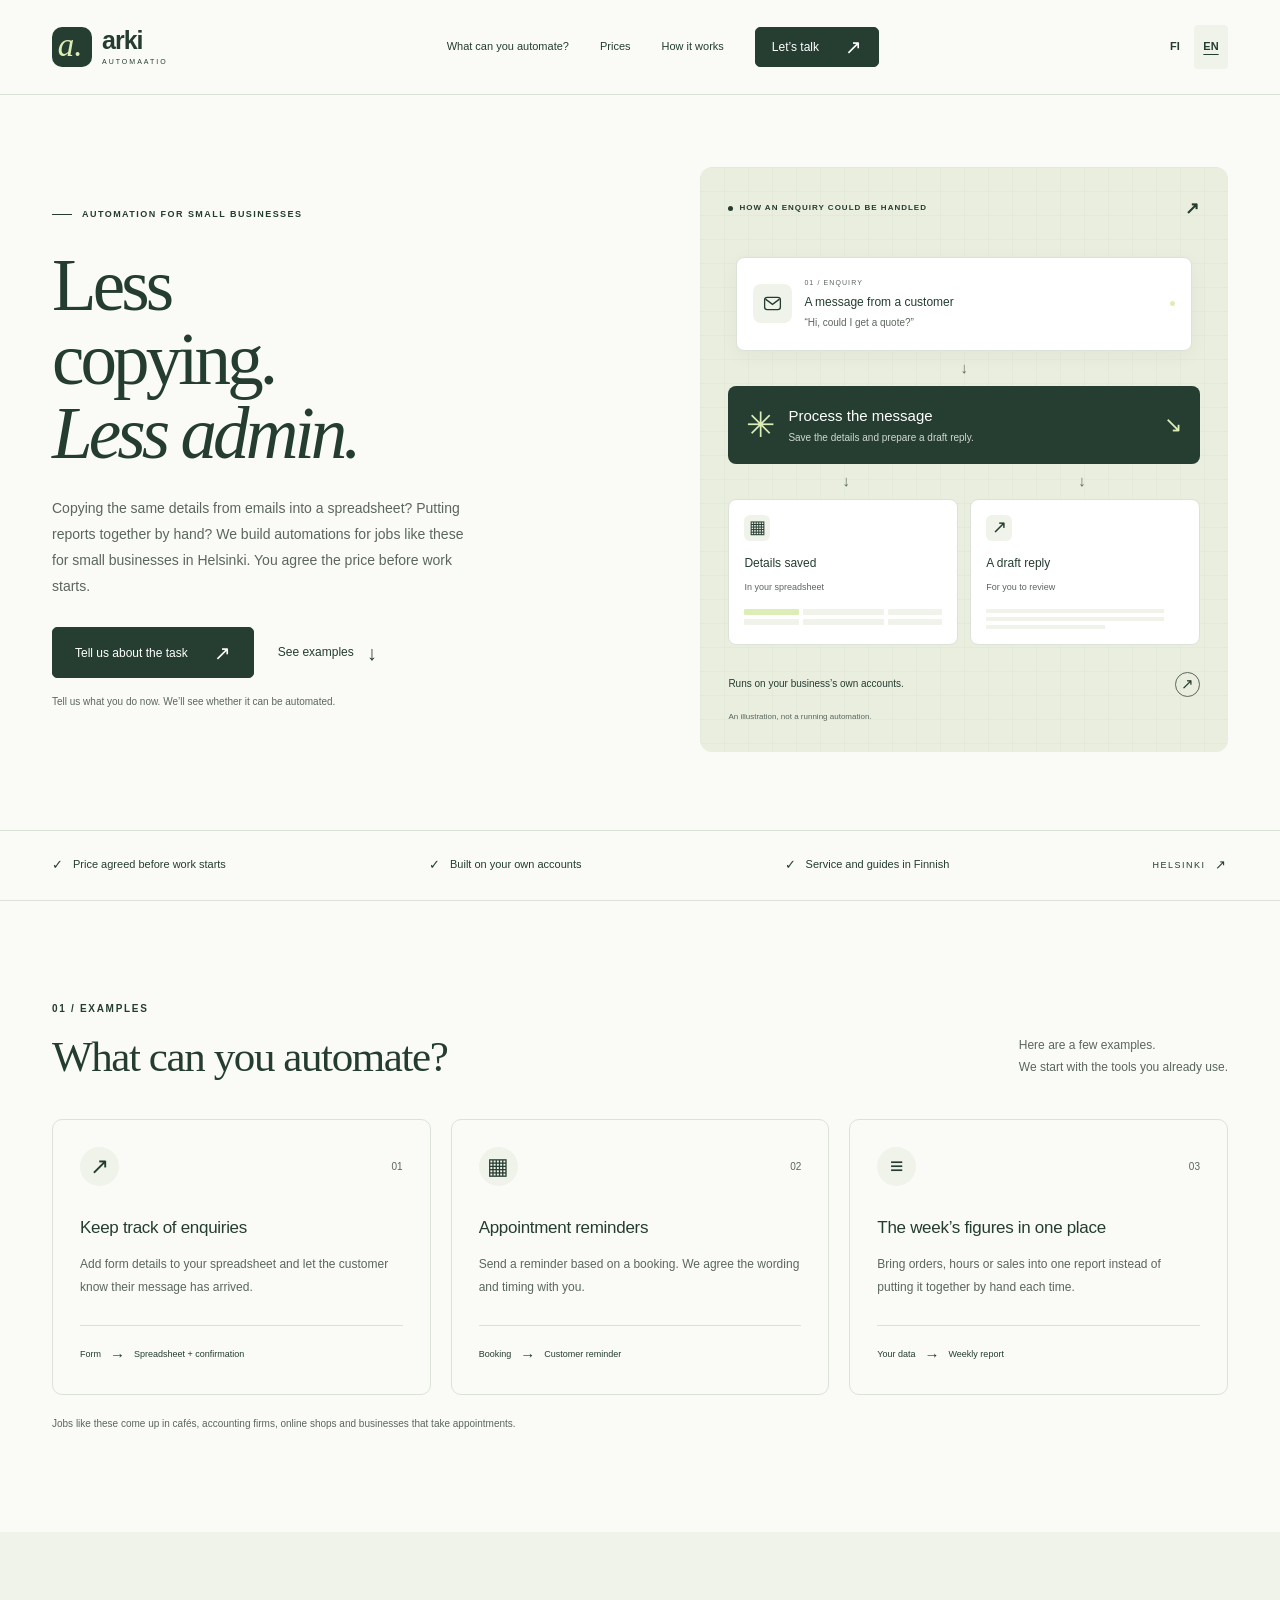
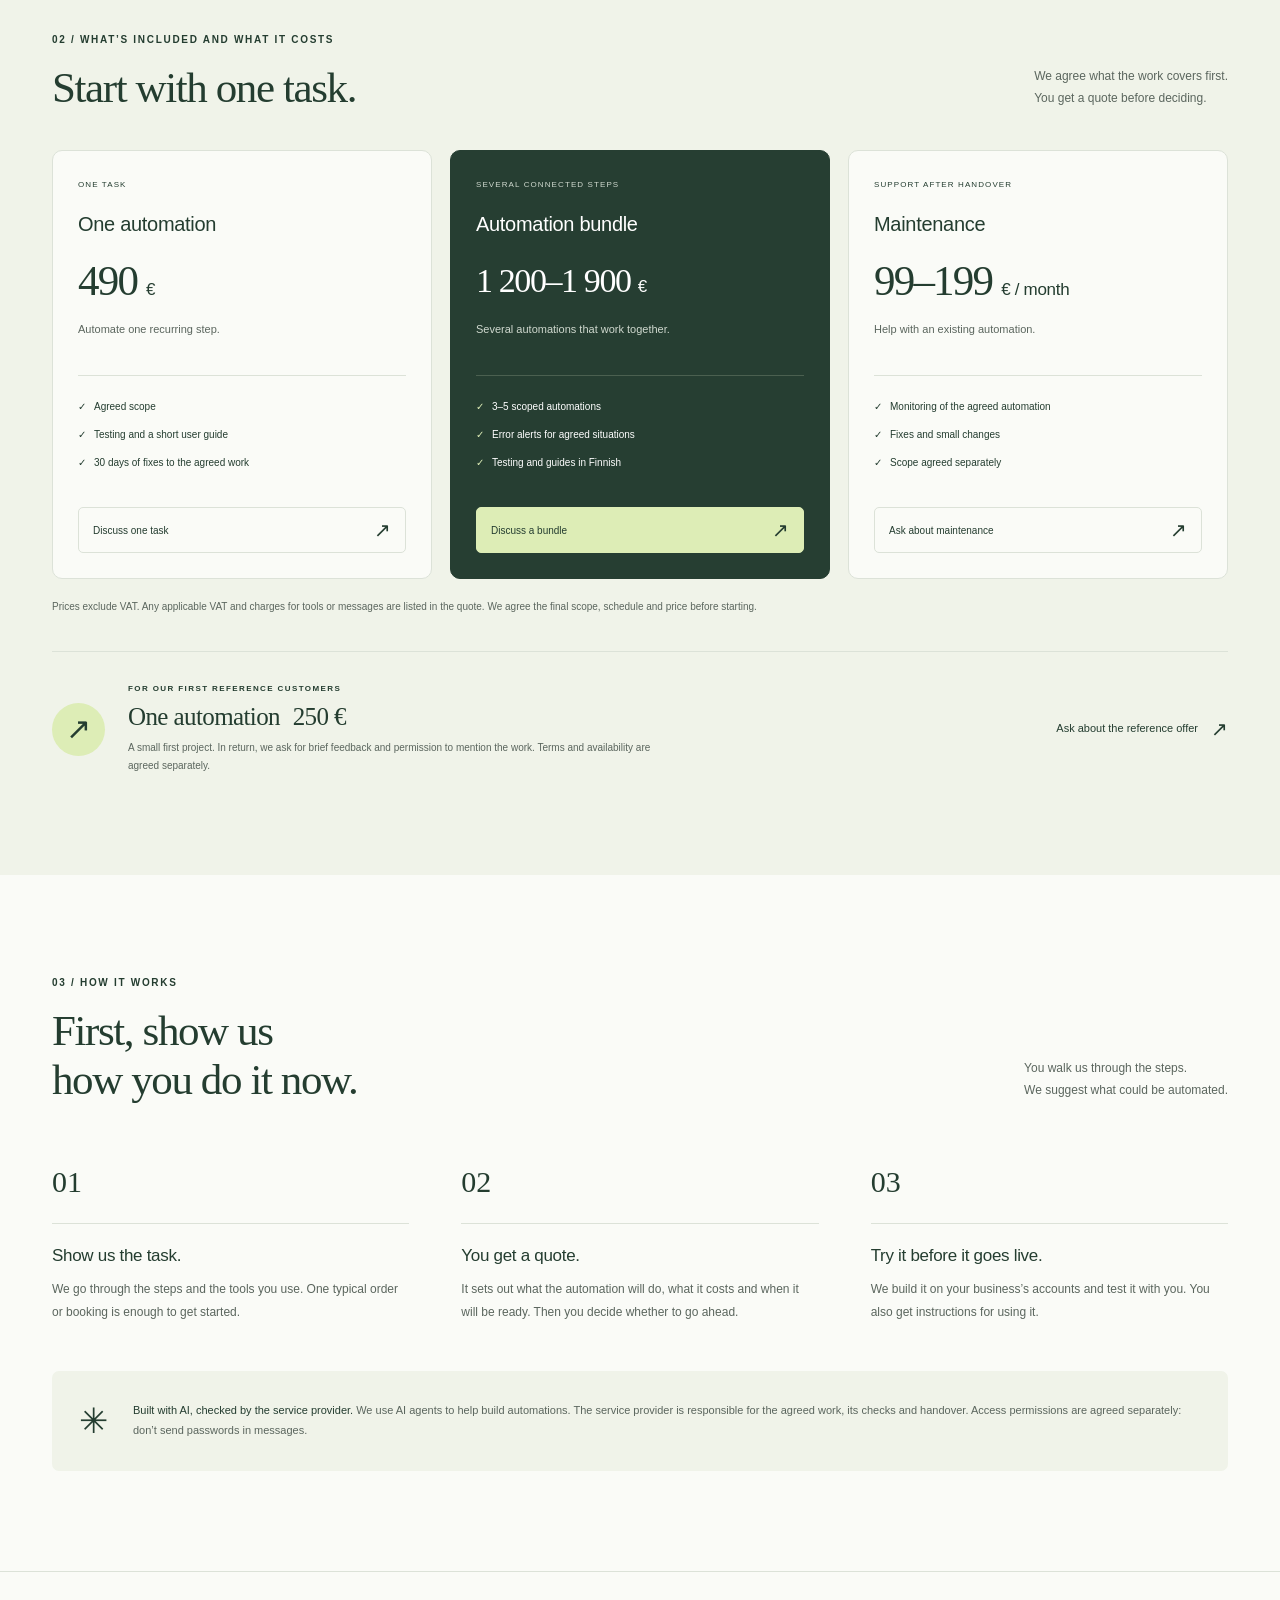
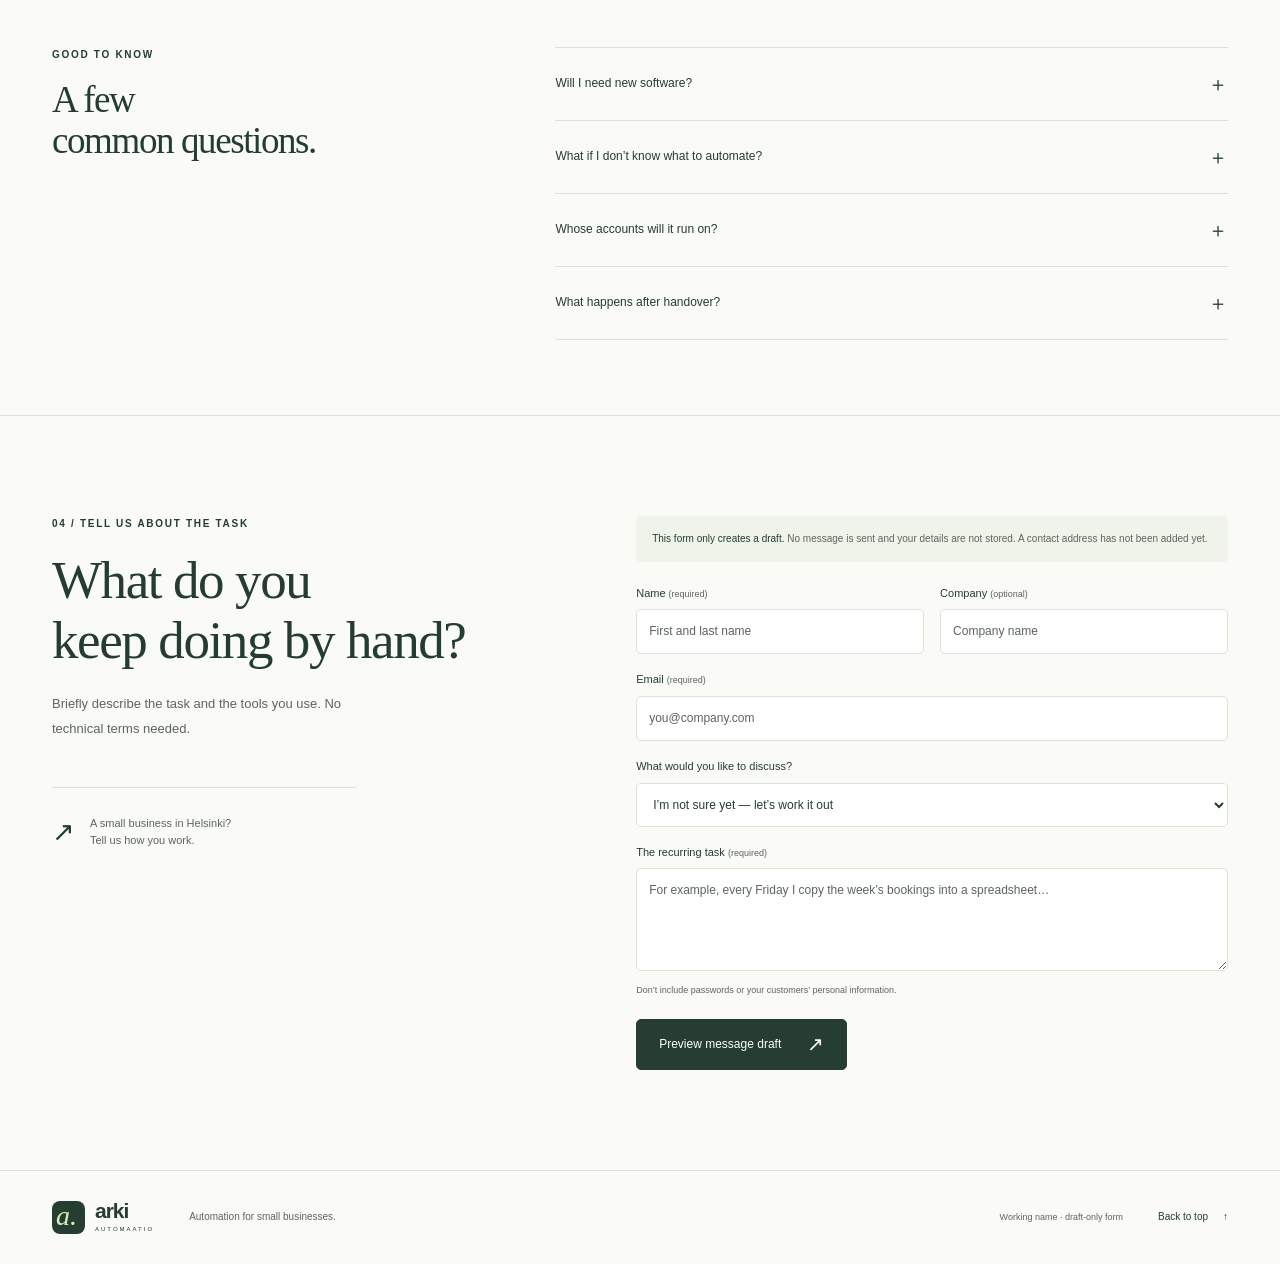
==== en/index.html @ 9eade54f "Add English page and rewrite Finnish automation copy Co-Authored-By: Devin AI <158243242+devin-ai-in" ====
<!doctype html>
<html lang="en">
<head>
  <meta charset="utf-8">
  <meta name="viewport" content="width=device-width, initial-scale=1">
  <meta name="description" content="Fixed-price automations for small businesses in Helsinki. Enquiries, appointment reminders and reports: see examples and prices.">
  <meta name="theme-color" content="#263e32">
  <title>Arki Automaatio — less routine admin.</title>
  <link rel="alternate" hreflang="fi" href="https://ayraslabs.com/">
  <link rel="alternate" hreflang="en" href="https://ayraslabs.com/en/">
  <link rel="icon" href="../favicon.svg" type="image/svg+xml">
  <link rel="stylesheet" href="../styles.css">
  <script src="../app.js" defer></script>
</head>
<body>
  <a class="skip-link" href="#content">Skip to content</a>
  <header class="site-header">
    <div class="container header-inner">
      <a class="brand" href="#top" aria-label="Arki Automaatio, back to top"><span class="brand-mark" aria-hidden="true">a.</span><span>arki<span class="brand-sub">AUTOMAATIO</span></span></a>
      <nav id="navigation" aria-label="Main navigation">
        <a href="#examples">What can you automate?</a>
        <a href="#pricing">Prices</a>
        <a href="#how-it-works">How it works</a>
        <a class="button button-small" href="#contact">Let’s talk <span aria-hidden="true">↗</span></a>
      </nav>
      <div class="header-actions">
        <div class="language-switch" role="group" aria-label="Language"><a href="../" lang="fi" hreflang="fi" aria-label="Suomeksi">FI</a><a href="./" lang="en" hreflang="en" aria-current="page" aria-label="In English">EN</a></div>
        <button class="menu-toggle" type="button" aria-expanded="false" aria-controls="navigation"><span class="menu-label">Menu</span><span aria-hidden="true">＋</span></button>
      </div>
    </div>
  </header>

  <main id="content">
    <section class="hero container" id="top" aria-labelledby="hero-heading">
      <div class="hero-copy">
        <p class="eyebrow"><span class="tiny-line" aria-hidden="true"></span> AUTOMATION FOR SMALL BUSINESSES</p>
        <h1 id="hero-heading">Less<br>copying.<br><em>Less admin.</em></h1>
        <p class="hero-description">Copying the same details from emails into a spreadsheet? Putting reports together by hand? We build automations for jobs like these for small businesses in Helsinki. You agree the price before work starts.</p>
        <div class="hero-actions"><a class="button" href="#contact">Tell us about the task <span aria-hidden="true">↗</span></a><a class="text-link" href="#examples">See examples <span aria-hidden="true">↓</span></a></div>
        <p class="hero-note">Tell us what you do now. We’ll see whether it can be automated.</p>
      </div>
      <div class="hero-art" aria-label="Example: an enquiry is added to a spreadsheet and turned into a draft reply">
        <div class="art-caption"><span class="status-dot" aria-hidden="true"></span> HOW AN ENQUIRY COULD BE HANDLED <span aria-hidden="true">↗</span></div>
        <div class="flow-card card-incoming"><div class="app-icon" aria-hidden="true"><svg viewBox="0 0 24 24"><rect x="3" y="5" width="18" height="14" rx="3"/><path d="m4 7 8 6 8-6"/></svg></div><div><span class="flow-meta">01 / ENQUIRY</span><strong>A message from a customer</strong><small>“Hi, could I get a quote?”</small></div><span class="card-dot" aria-hidden="true"></span></div>
        <div class="flow-connector" aria-hidden="true"><span>↓</span></div>
        <div class="automation-hub"><span class="hub-icon" aria-hidden="true">✳</span><div><strong>Process the message</strong><span>Save the details and prepare a draft reply.</span></div><span class="hub-end" aria-hidden="true">↘</span></div>
        <div class="branch-line" aria-hidden="true"><span>↓</span><span>↓</span></div>
        <div class="flow-results">
          <div class="result-card"><span class="result-icon" aria-hidden="true">▦</span><strong>Details saved</strong><span>In your spreadsheet</span><div class="mini-table" aria-hidden="true"><i></i><i></i><i></i><i></i><i></i><i></i></div></div>
          <div class="result-card"><span class="result-icon" aria-hidden="true">↗</span><strong>A draft reply</strong><span>For you to review</span><div class="mini-lines" aria-hidden="true"><i></i><i></i><i></i></div></div>
        </div>
        <div class="art-footer"><span>Runs on your business’s own accounts.</span><span class="round-arrow" aria-hidden="true">↗</span></div>
        <p class="illustration-note">An illustration, not a running automation.</p>
      </div>
    </section>

    <div class="principles"><div class="container principles-inner"><span><span aria-hidden="true">✓</span> Price agreed before work starts</span><span><span aria-hidden="true">✓</span> Built on your own accounts</span><span><span aria-hidden="true">✓</span> Service and guides in Finnish</span><span class="local-label">HELSINKI <span aria-hidden="true">↗</span></span></div></div>

    <section class="section container" id="examples" aria-labelledby="examples-heading">
      <div class="section-heading"><div><p class="eyebrow">01 / EXAMPLES</p><h2 id="examples-heading">What can you automate?</h2></div><p>Here are a few examples.<br>We start with the tools you already use.</p></div>
      <div class="examples-grid">
        <article class="example-card"><div class="example-top"><span class="example-icon" aria-hidden="true">↗</span><span class="example-number">01</span></div><h3>Keep track of enquiries</h3><p>Add form details to your spreadsheet and let the customer know their message has arrived.</p><div class="example-route">Form <span aria-hidden="true">→</span> Spreadsheet + confirmation</div></article>
        <article class="example-card"><div class="example-top"><span class="example-icon" aria-hidden="true">▦</span><span class="example-number">02</span></div><h3>Appointment reminders</h3><p>Send a reminder based on a booking. We agree the wording and timing with you.</p><div class="example-route">Booking <span aria-hidden="true">→</span> Customer reminder</div></article>
        <article class="example-card"><div class="example-top"><span class="example-icon" aria-hidden="true">≡</span><span class="example-number">03</span></div><h3>The week’s figures in one place</h3><p>Bring orders, hours or sales into one report instead of putting it together by hand each time.</p><div class="example-route">Your data <span aria-hidden="true">→</span> Weekly report</div></article>
      </div>
      <p class="section-footnote">Jobs like these come up in cafés, accounting firms, online shops and businesses that take appointments.</p>
    </section>

    <section class="pricing-section" id="pricing" aria-labelledby="pricing-heading"><div class="container section">
      <div class="section-heading"><div><p class="eyebrow">02 / WHAT’S INCLUDED AND WHAT IT COSTS</p><h2 id="pricing-heading">Start with one task.</h2></div><p>We agree what the work covers first.<br>You get a quote before deciding.</p></div>
      <div class="pricing-grid">
        <article class="price-card"><p class="package-label">ONE TASK</p><h3>One automation</h3><p class="price">490 <span>€</span></p><p class="price-description">Automate one recurring step.</p><ul><li>Agreed scope</li><li>Testing and a short user guide</li><li>30 days of fixes to the agreed work</li></ul><a class="button button-outline" href="#contact" data-package="One automation · 490 €">Discuss one task <span aria-hidden="true">↗</span></a></article>
        <article class="price-card featured"><p class="package-label">SEVERAL CONNECTED STEPS</p><h3>Automation bundle</h3><p class="price price-range">1 200–1 900 <span>€</span></p><p class="price-description">Several automations that work together.</p><ul><li>3–5 scoped automations</li><li>Error alerts for agreed situations</li><li>Testing and guides in Finnish</li></ul><a class="button button-lime" href="#contact" data-package="Automation bundle · 1 200–1 900 €">Discuss a bundle <span aria-hidden="true">↗</span></a></article>
        <article class="price-card"><p class="package-label">SUPPORT AFTER HANDOVER</p><h3>Maintenance</h3><p class="price">99–199 <span>€ / month</span></p><p class="price-description">Help with an existing automation.</p><ul><li>Monitoring of the agreed automation</li><li>Fixes and small changes</li><li>Scope agreed separately</li></ul><a class="button button-outline" href="#contact" data-package="Maintenance · 99–199 €/month">Ask about maintenance <span aria-hidden="true">↗</span></a></article>
      </div>
      <p class="pricing-note">Prices exclude VAT. Any applicable VAT and charges for tools or messages are listed in the quote. We agree the final scope, schedule and price before starting.</p>
      <aside class="reference-offer"><div class="reference-symbol" aria-hidden="true">↗</div><div><p class="eyebrow">FOR OUR FIRST REFERENCE CUSTOMERS</p><h3>One automation <span>250 €</span></h3><p>A small first project. In return, we ask for brief feedback and permission to mention the work. Terms and availability are agreed separately.</p></div><a class="text-link" href="#contact" data-package="Reference project · 250 €">Ask about the reference offer <span aria-hidden="true">↗</span></a></aside>
    </div></section>

    <section class="section container process-section" id="how-it-works" aria-labelledby="process-heading">
      <div class="section-heading"><div><p class="eyebrow">03 / HOW IT WORKS</p><h2 id="process-heading">First, show us<br>how you do it now.</h2></div><p>You walk us through the steps.<br>We suggest what could be automated.</p></div>
      <ol class="steps"><li><span class="step-number">01</span><h3>Show us the task.</h3><p>We go through the steps and the tools you use. One typical order or booking is enough to get started.</p></li><li><span class="step-number">02</span><h3>You get a quote.</h3><p>It sets out what the automation will do, what it costs and when it will be ready. Then you decide whether to go ahead.</p></li><li><span class="step-number">03</span><h3>Try it before it goes live.</h3><p>We build it on your business’s accounts and test it with you. You also get instructions for using it.</p></li></ol>
      <div class="honesty-note"><span aria-hidden="true">✳</span><p><strong>Built with AI, checked by the service provider.</strong> We use AI agents to help build automations. The service provider is responsible for the agreed work, its checks and handover. Access permissions are agreed separately: don’t send passwords in messages.</p></div>
    </section>

    <section class="faq-section"><div class="container faq-layout"><div><p class="eyebrow">GOOD TO KNOW</p><h2>A few<br>common questions.</h2></div><div class="faq-list">
      <details><summary>Will I need new software?<span aria-hidden="true">＋</span></summary><p>Not necessarily. We first look at what you use now and whether those tools can connect. If a paid service is needed, we agree its costs and account ownership before starting.</p></details>
      <details><summary>What if I don’t know what to automate?<span aria-hidden="true">＋</span></summary><p>Tell us about a task where you move information between tools or do the same steps repeatedly. We’ll work out together whether automation makes sense.</p></details>
      <details><summary>Whose accounts will it run on?<span aria-hidden="true">＋</span></summary><p>Normally, your business’s own accounts. We agree access permissions, handling of personal data and any third-party services before work starts.</p></details>
      <details><summary>What happens after handover?<span aria-hidden="true">＋</span></summary><p>You get instructions. The single-automation package includes 30 days of fixes to the agreed work. Ongoing monitoring, maintenance and new features are agreed separately.</p></details>
    </div></div></section>

    <section class="section container contact-section" id="contact" aria-labelledby="contact-heading"><div class="contact-copy"><p class="eyebrow">04 / TELL US ABOUT THE TASK</p><h2 id="contact-heading">What do you<br>keep doing by hand?</h2><p>Briefly describe the task and the tools you use. No technical terms needed.</p><div class="contact-aside"><span aria-hidden="true">↗</span><p>A small business in Helsinki?<br>Tell us how you work.</p></div></div>
      <form id="contact-form" class="contact-form">
        <p class="preview-notice"><strong>This form only creates a draft.</strong> No message is sent and your details are not stored. A contact address has not been added yet.</p>
        <fieldset id="contact-fields" disabled>
          <div class="form-row">
            <div class="field"><label for="name">Name <span>(required)</span></label><input id="name" name="name" autocomplete="name" maxlength="120" required placeholder="First and last name"></div>
            <div class="field"><label for="company">Company <span>(optional)</span></label><input id="company" name="company" autocomplete="organization" maxlength="160" placeholder="Company name"></div>
          </div>
          <div class="field"><label for="email">Email <span>(required)</span></label><input id="email" name="email" type="email" autocomplete="email" maxlength="200" required placeholder="you@company.com"></div>
          <div class="field"><label for="package">What would you like to discuss?</label><select id="package" name="package"><option>I’m not sure yet — let’s work it out</option><option>One automation · 490 €</option><option>Automation bundle · 1 200–1 900 €</option><option>Maintenance · 99–199 €/month</option><option>Reference project · 250 €</option></select></div>
          <div class="field"><label for="message">The recurring task <span>(required)</span></label><textarea id="message" name="message" rows="4" maxlength="4000" required placeholder="For example, every Friday I copy the week’s bookings into a spreadsheet…"></textarea></div>
          <p class="form-help">Don’t include passwords or your customers’ personal information.</p>
          <button class="button" type="submit">Preview message draft <span aria-hidden="true">↗</span></button>
        </fieldset>
        <noscript><p>JavaScript is needed to preview a draft. This form does not send messages.</p></noscript>
      </form>
    </section>
  </main>

  <footer><div class="container footer-inner"><a class="brand" href="#top"><span class="brand-mark" aria-hidden="true">a.</span><span>arki<span class="brand-sub">AUTOMAATIO</span></span></a><p>Automation for small businesses.</p><span class="draft-label">Working name · draft-only form</span><a href="#top" class="back-top">Back to top <span aria-hidden="true">↑</span></a></div></footer>

  <dialog id="draft-dialog" aria-labelledby="draft-title" aria-describedby="draft-info"><div class="dialog-heading"><p class="eyebrow">MESSAGE DRAFT</p><button type="button" class="close-dialog" aria-label="Close message draft">×</button></div><h2 id="draft-title">Here’s your draft.</h2><p id="draft-info">No message was sent. A contact address has not been added yet. You can copy the draft for yourself.</p><label class="draft-label-text" for="draft-output">Message content</label><textarea id="draft-output" readonly rows="12"></textarea><div class="dialog-actions"><button class="button" id="copy-draft" type="button">Copy draft <span aria-hidden="true">↗</span></button><button class="text-link close-dialog" type="button">Back to editing</button></div><p id="copy-status" role="status" aria-live="polite"></p></dialog>
</body>
</html>
---- styles.css ----
@charset "UTF-8";

:root {
  --bg: #fafbf7;
  --surface: #ffffff;
  --text: #243d30;
  --text-muted: #5b665e;
  --border: #dce2d8;
  --accent: #ddedb6;
  --accent-fg: #243d30;
  --primary-action: #263e32;
  --primary-action-fg: #ffffff;
  --soft: #f0f3e9;
  --art-bg: #e9eedf;
  --art-line: #d7dfcd;
  --on-dark-muted: #d0d9cf;
  --dark-border: #4b6050;
  --focus: #8c4c16;
  --backdrop: #14271ccc;
  --shadow: #243d300b;
  --radius: 10px;
  --font: "Helvetica Neue", Arial, sans-serif;
  --display: Georgia, "Times New Roman", serif;
}

* { box-sizing: border-box; }
html { scroll-behavior: smooth; scroll-padding-top: 100px; }
body { margin: 0; background: var(--bg); color: var(--text); font-family: var(--font); font-size: 15px; line-height: 1.6; -webkit-font-smoothing: antialiased; }
button, input, textarea, select { font: inherit; }
button, a, input, select, textarea, summary { -webkit-tap-highlight-color: transparent; }
button, a { touch-action: manipulation; }
a { color: inherit; text-decoration: none; }
button { cursor: pointer; }
button, input, textarea, select { color: inherit; }
button { border: 0; }
input, textarea, select { min-width: 0; }
textarea { resize: vertical; }
svg { display: block; width: 100%; height: 100%; fill: none; stroke: currentColor; stroke-width: 1.5; }
p, h1, h2, h3 { margin: 0; }
h1, h2, h3 { font-weight: 400; }
::selection { background: var(--accent); color: var(--accent-fg); }
:focus-visible { outline: 3px solid var(--focus); outline-offset: 5px; }
.container { width: min(1240px, calc(100% - 104px)); margin-inline: auto; }
.section { padding-block: 100px; }
.eyebrow { font-size: 10px; letter-spacing: 1.7px; font-weight: 600; line-height: 1.5; }
.button { display: inline-flex; justify-content: space-between; align-items: center; gap: 26px; min-height: 51px; padding: 13px 22px; background: var(--primary-action); color: var(--primary-action-fg); border: 1px solid var(--primary-action); border-radius: 5px; font-size: 12px; font-weight: 500; line-height: 1.5; transition: transform 150ms, background 150ms; }
.button:hover { transform: translateY(-2px); }
.button > span { font-size: 20px; line-height: 1; }
.button-small { min-height: 40px; padding: 9px 16px; }
.button-outline { background: transparent; color: var(--text); border-color: var(--border); }
.button-outline:hover { background: var(--soft); }
.button-lime { background: var(--accent); border-color: var(--accent); color: var(--accent-fg); }
.text-link { display: inline-flex; gap: 13px; align-items: center; background: none; padding: 0; font-size: 12px; font-weight: 500; }
.text-link:hover { text-decoration: underline; text-underline-offset: 4px; }
.text-link > span { font-size: 20px; }
.skip-link { position: fixed; z-index: 10; top: -100px; left: 15px; padding: 10px; background: var(--primary-action); color: var(--primary-action-fg); }
.skip-link:focus { top: 10px; }

.site-header { border-bottom: 1px solid var(--border); background: var(--bg); }
.header-inner { min-height: 94px; display: flex; align-items: center; justify-content: space-between; gap: 30px; }
.brand { display: inline-flex; align-items: center; gap: 10px; flex-shrink: 0; }
.brand-mark { display: flex; align-items: center; justify-content: center; width: 40px; height: 40px; background: var(--primary-action); color: var(--accent); border-radius: 10px; font-family: var(--display); font-style: italic; font-size: 33px; padding-right: 4px; padding-bottom: 3px; line-height: 1; }
.brand > span:last-child { font-size: 25px; font-weight: 600; letter-spacing: -1px; line-height: .95; }
.brand-sub { display: block; margin-top: 6px; font-size: 7px; letter-spacing: 2px; font-weight: 500; }
nav { display: flex; align-items: center; gap: 31px; font-size: 11px; }
nav a:not(.button):hover { text-decoration: underline; text-underline-offset: 5px; }
.menu-toggle { display: none; }
.header-actions { display: flex; align-items: center; gap: 12px; flex-shrink: 0; }
.language-switch { display: flex; align-items: center; gap: 2px; font-size: 11px; font-weight: 600; }
.language-switch a { display: inline-flex; align-items: center; justify-content: center; min-height: 44px; min-width: 34px; border-radius: 4px; }
.language-switch a[aria-current] { background: var(--soft); text-decoration: underline; text-underline-offset: 4px; }
.language-switch a:hover { background: var(--accent); }

.hero { display: grid; grid-template-columns: 1.1fr 1fr; gap: 68px; padding-block: 72px 78px; align-items: center; }
.hero .eyebrow { display: flex; align-items: center; gap: 10px; font-size: 9px; letter-spacing: 1.45px; }
.tiny-line { width: 20px; height: 1px; background: var(--text); }
h1 { font-family: var(--display); font-size: clamp(48px, 5.7vw, 78px); line-height: 1.02; letter-spacing: -3.9px; margin-block: 27px 24px; }
h1 em { font-weight: 400; white-space: nowrap; }
.hero-description { max-width: 425px; color: var(--text-muted); font-size: 14px; line-height: 1.85; }
.hero-actions { margin-top: 28px; display: flex; align-items: center; gap: 24px; }
.hero-note { font-size: 10px; color: var(--text-muted); margin-top: 16px; }
.hero-art { position: relative; padding: 28px; border-radius: 12px; background: var(--art-bg); min-width: 0; overflow: hidden; background-image: url("data:image/svg+xml,%3Csvg xmlns='http://www.w3.org/2000/svg' width='24' height='24'%3E%3Cpath d='M24 0H0V24' fill='none' stroke='%23d7dfcd' stroke-width='.6'/%3E%3C/svg%3E"); }
.art-caption { display: flex; align-items: center; gap: 6px; font-size: 8px; font-weight: 600; letter-spacing: 1px; margin-bottom: 35px; }
.art-caption > span:last-child { margin-left: auto; font-size: 17px; }
.status-dot { width: 5px; height: 5px; border-radius: 50%; background: var(--text); }
.flow-card { display: flex; align-items: center; background: var(--surface); padding: 19px 16px; border: 1px solid var(--border); box-shadow: 0 5px 20px var(--shadow); border-radius: 8px; gap: 12px; }
.card-incoming { margin-inline: 8px; }
.app-icon { display: flex; width: 39px; height: 39px; padding: 9px; background: var(--soft); color: var(--text); border-radius: 8px; flex-shrink: 0; }
.flow-meta { display: block; font-size: 7px; letter-spacing: 1.1px; color: var(--text-muted); margin-bottom: 5px; }
.flow-card strong { display: block; font-size: 12px; font-weight: 500; }
.flow-card small { display: block; font-size: 10px; color: var(--text-muted); margin-top: 2px; }
.card-dot { width: 5px; height: 5px; background: var(--accent); border-radius: 50%; margin-left: auto; }
.flow-connector { text-align: center; height: 35px; display: flex; align-items: center; justify-content: center; color: var(--text-muted); }
.automation-hub { padding: 18px; background: var(--primary-action); color: var(--primary-action-fg); border-radius: 8px; display: flex; gap: 13px; align-items: center; }
.hub-icon { font-size: 35px; color: var(--accent); line-height: 1; }
.automation-hub strong { display: block; font-size: 15px; font-weight: 500; }
.automation-hub div > span { display: block; color: var(--on-dark-muted); font-size: 10px; margin-top: 2px; }
.hub-end { margin-left: auto; color: var(--accent); font-size: 22px; }
.branch-line { display: flex; height: 35px; justify-content: space-around; align-items: center; color: var(--text-muted); }
.flow-results { display: grid; grid-template-columns: 1fr 1fr; gap: 12px; }
.result-card { background: var(--surface); border: 1px solid var(--border); border-radius: 8px; padding: 15px; }
.result-icon { width: 26px; height: 26px; border-radius: 6px; background: var(--soft); display: flex; align-items: center; justify-content: center; margin-bottom: 13px; font-size: 18px; }
.result-card strong { display: block; font-size: 12px; font-weight: 500; }
.result-card > span:not(.result-icon) { font-size: 9px; color: var(--text-muted); }
.mini-table { display: grid; grid-template-columns: 1fr 1.5fr 1fr; gap: 4px; margin-top: 12px; }
.mini-table i { height: 6px; background: var(--soft); border-radius: 1px; }
.mini-table i:first-child { background: var(--accent); }
.mini-lines { display: flex; flex-direction: column; gap: 4px; margin-top: 12px; }
.mini-lines i { width: 90%; height: 4px; background: var(--soft); }
.mini-lines i:last-child { width: 60%; }
.art-footer { display: flex; align-items: center; justify-content: space-between; margin-top: 27px; font-size: 10px; }
.round-arrow { width: 25px; height: 25px; border: 1px solid var(--text-muted); border-radius: 50%; display: flex; justify-content: center; align-items: center; font-size: 15px; }
.illustration-note { margin-top: 14px; font-size: 8px; color: var(--text-muted); }
.principles { border-block: 1px solid var(--border); }
.principles-inner { display: flex; min-height: 69px; align-items: center; justify-content: space-between; gap: 18px; font-size: 11px; }
.principles-inner > span { display: flex; align-items: center; gap: 10px; }
.principles-inner > span > span { font-size: 13px; }
.local-label { font-size: 9px; letter-spacing: 1.5px; }

.section-heading { display: flex; justify-content: space-between; align-items: flex-end; gap: 35px; margin-bottom: 38px; }
h2 { font-family: var(--display); font-size: 43px; line-height: 1.13; letter-spacing: -1.4px; }
.section-heading h2, .faq-layout h2 { margin-top: 17px; }
.section-heading > p { color: var(--text-muted); font-size: 12px; line-height: 1.8; margin-bottom: 3px; }
.examples-grid { display: grid; grid-template-columns: repeat(3, 1fr); gap: 20px; }
.example-card { border: 1px solid var(--border); border-radius: var(--radius); padding: 27px; }
.example-top { display: flex; justify-content: space-between; align-items: center; margin-bottom: 30px; }
.example-icon { width: 39px; height: 39px; border-radius: 50%; display: flex; justify-content: center; align-items: center; background: var(--soft); font-size: 23px; }
.example-number { color: var(--text-muted); font-size: 10px; }
h3 { font-size: 17px; font-weight: 500; line-height: 1.4; letter-spacing: -.3px; }
.example-card p { margin-top: 13px; font-size: 12px; color: var(--text-muted); line-height: 1.9; }
.example-route { margin-top: 26px; padding-top: 17px; border-top: 1px solid var(--border); font-size: 9px; display: flex; gap: 9px; align-items: center; }
.example-route span { font-size: 15px; }
.section-footnote { margin-top: 21px; color: var(--text-muted); font-size: 10px; }

.pricing-section { background: var(--soft); }
.pricing-grid { display: grid; grid-template-columns: repeat(3, 1fr); gap: 18px; }
.price-card { background: var(--bg); padding: 28px 25px 25px; border: 1px solid var(--border); border-radius: var(--radius); display: flex; flex-direction: column; }
.package-label { font-size: 8px; letter-spacing: 1.1px; margin-bottom: 18px; }
.price-card h3 { font-size: 20px; }
.price { margin-top: 15px; font-family: var(--display); font-size: 43px; letter-spacing: -1.8px; white-space: nowrap; line-height: 1.3; }
.price > span { font-family: var(--font); font-size: 17px; letter-spacing: -.3px; }
.price-range { font-size: 34px; margin-top: 21px; margin-bottom: 6px; letter-spacing: -1.4px; }
.price-description { font-size: 11px; color: var(--text-muted); min-height: 36px; margin-top: 12px; }
.price-card ul { list-style: none; padding: 23px 0 24px; margin: 18px 0 0; border-top: 1px solid var(--border); font-size: 10px; }
.price-card li { display: flex; gap: 8px; margin-bottom: 12px; }
.price-card li::before { content: "✓"; }
.price-card .button { width: 100%; margin-top: auto; min-height: 44px; padding: 12px 14px; font-size: 10px; gap: 8px; }
.featured { background: var(--primary-action); color: var(--primary-action-fg); border-color: var(--primary-action); }
.featured .package-label, .featured .price-description { color: var(--on-dark-muted); }
.featured ul { border-color: var(--dark-border); }
.featured li::before { color: var(--accent); }
.pricing-note { color: var(--text-muted); font-size: 10px; margin-top: 19px; max-width: 770px; line-height: 1.8; }
.reference-offer { display: grid; grid-template-columns: auto 1fr auto; align-items: center; gap: 23px; border-top: 1px solid var(--border); margin-top: 35px; padding-top: 31px; }
.reference-symbol { font-size: 30px; display: flex; align-items: center; justify-content: center; width: 53px; height: 53px; border-radius: 50%; background: var(--accent); }
.reference-offer .eyebrow { font-size: 8px; letter-spacing: 1.4px; }
.reference-offer h3 { font-family: var(--display); font-size: 25px; margin-top: 4px; letter-spacing: -.6px; }
.reference-offer h3 span { margin-left: 7px; }
.reference-offer p:not(.eyebrow) { max-width: 530px; font-size: 10px; color: var(--text-muted); line-height: 1.8; margin-top: 5px; }
.reference-offer > a { white-space: nowrap; font-size: 11px; }

.steps { display: grid; grid-template-columns: repeat(3, 1fr); gap: 52px; list-style: none; padding: 0; margin: 54px 0 0; }
.step-number { display: block; font-family: var(--display); font-size: 30px; border-bottom: 1px solid var(--border); padding-bottom: 17px; margin-bottom: 20px; }
.steps p { font-size: 12px; color: var(--text-muted); line-height: 1.9; margin-top: 10px; }
.honesty-note { background: var(--soft); display: flex; align-items: center; gap: 25px; padding: 22px 27px; margin-top: 47px; border-radius: 7px; }
.honesty-note > span { font-size: 35px; }
.honesty-note p { font-size: 11px; color: var(--text-muted); line-height: 1.8; }
.honesty-note strong { color: var(--text); font-weight: 500; }
.faq-section { padding-block: 75px; border-block: 1px solid var(--border); }
.faq-layout { display: grid; grid-template-columns: 1fr 1.5fr; gap: 55px; }
.faq-layout h2 { font-size: 37px; }
details { border-bottom: 1px solid var(--border); }
details:first-child { border-top: 1px solid var(--border); }
summary { padding-block: 20px; cursor: pointer; list-style: none; display: flex; align-items: center; justify-content: space-between; font-size: 12px; gap: 20px; }
summary::-webkit-details-marker { display: none; }
summary > span { font-size: 20px; transition: transform 150ms; }
details[open] summary > span { transform: rotate(45deg); }
details > p { color: var(--text-muted); font-size: 12px; padding: 0 30px 22px 0; line-height: 1.9; }

.contact-section { display: grid; grid-template-columns: .9fr 1.1fr; gap: 100px; }
.contact-copy h2 { font-size: 53px; margin-top: 20px; }
.contact-copy > p:not(.eyebrow) { max-width: 305px; font-size: 13px; margin-top: 22px; color: var(--text-muted); line-height: 1.9; }
.contact-aside { display: flex; align-items: center; gap: 15px; margin-top: 45px; padding-top: 23px; border-top: 1px solid var(--border); max-width: 305px; font-size: 11px; color: var(--text-muted); }
.contact-aside > span { color: var(--text); font-size: 27px; }
.contact-form { min-width: 0; }
.contact-form fieldset { border: 0; padding: 0; margin: 0; min-width: 0; }
.preview-notice { background: var(--soft); border-radius: 5px; padding: 14px 16px; color: var(--text-muted); font-size: 10px; line-height: 1.8; margin-bottom: 23px; }
.preview-notice strong { font-weight: 500; color: var(--text); }
.form-row { display: grid; grid-template-columns: 1fr 1fr; gap: 16px; }
.field { margin-bottom: 17px; }
label { display: block; font-size: 11px; margin-bottom: 7px; }
label > span { color: var(--text-muted); font-size: 9px; }
input, select, textarea { display: block; background: var(--surface); width: 100%; border: 1px solid var(--border); border-radius: 5px; font-size: 12px; padding: 12px; }
input, select { min-height: 44px; }
input::placeholder, textarea::placeholder { color: var(--text-muted); opacity: 1; }
.form-help { font-size: 9px; color: var(--text-muted); margin-top: -5px; margin-bottom: 21px; }
.contact-form > .button { width: 100%; }
footer { border-top: 1px solid var(--border); padding-block: 30px; }
.footer-inner { display: flex; align-items: center; gap: 35px; justify-content: space-between; }
.footer-inner .brand-mark { width: 33px; height: 33px; font-size: 28px; border-radius: 8px; }
.footer-inner .brand > span:last-child { font-size: 21px; }
.footer-inner .brand-sub { font-size: 6px; }
.footer-inner p { font-size: 10px; color: var(--text-muted); }
.draft-label { font-size: 9px; color: var(--text-muted); margin-left: auto; }
.back-top { font-size: 10px; display: flex; gap: 15px; }

dialog { width: min(620px, calc(100% - 32px)); max-height: calc(100dvh - 40px); background: var(--bg); color: var(--text); border: 1px solid var(--border); border-radius: var(--radius); padding: 30px; }
dialog::backdrop { background: var(--backdrop); }
.dialog-heading { display: flex; align-items: center; justify-content: space-between; margin-bottom: 20px; }
.close-dialog { background: none; color: var(--text); }
.dialog-heading .close-dialog { width: 40px; height: 40px; font-size: 26px; }
dialog h2 { font-size: 31px; }
dialog > p { font-size: 12px; color: var(--text-muted); margin-top: 16px; }
.draft-label-text { margin-top: 24px; }
#draft-output { font-size: 12px; line-height: 1.8; }
.dialog-actions { display: flex; align-items: center; gap: 20px; margin-top: 22px; flex-wrap: wrap; }
#copy-status { min-height: 20px; }

@media (min-width: 1500px) {
  .hero { gap: 95px; padding-block: 85px; }
}
@media (max-width: 1100px) {
  .container { width: calc(100% - 64px); }
  nav { gap: 22px; }
  .hero { gap: 35px; }
  h1 { font-size: 6.1vw; letter-spacing: -3px; }
  .hero-art { padding: 23px; }
  .hero-actions { gap: 18px; flex-wrap: wrap; }
  .hero-actions .button { font-size: 11px; gap: 15px; padding-inline: 16px; }
  .hero-description { font-size: 13px; }
  .example-card { padding: 22px; }
  .price-card { padding: 25px 20px; }
  .price { font-size: 39px; }
  .price-range { font-size: 29px; margin-top: 22px; margin-bottom: 6px; }
  .price > span { font-size: 14px; }
  .price-card li { font-size: 9px; }
  .contact-section { gap: 60px; }
}
@media (max-width: 850px) {
  .header-inner { min-height: 80px; position: relative; }
  .header-actions { gap: 8px; }
  .menu-toggle { display: flex; align-items: center; gap: 12px; min-height: 44px; background: none; color: var(--text); padding: 5px 0 5px 8px; font-size: 12px; }
  .menu-toggle > span[aria-hidden] { font-size: 22px; }
  .menu-toggle[aria-expanded="true"] > span[aria-hidden] { transform: rotate(45deg); }
  #navigation { display: none; position: absolute; z-index: 3; top: 80px; left: -24px; right: -24px; background: var(--bg); border-bottom: 1px solid var(--border); padding: 15px 24px 23px; flex-direction: column; align-items: stretch; gap: 0; box-shadow: 0 10px 15px var(--shadow); font-size: 13px; }
  #navigation.is-open { display: flex; }
  #navigation > a:not(.button) { padding-block: 13px; }
  #navigation .button { margin-top: 10px; font-size: 12px; }
  .container { width: calc(100% - 48px); }
  nav { gap: 18px; font-size: 10px; }
  nav .button { font-size: 10px; }
  .hero { gap: 24px; padding-block: 55px; }
  h1 { font-size: 6.3vw; letter-spacing: -2.8px; }
  .hero .eyebrow { font-size: 7px; gap: 6px; letter-spacing: 1px; }
  .hero-description { font-size: 12px; }
  .hero-art { padding: 18px; }
  .art-caption { font-size: 6px; margin-bottom: 25px; }
  .flow-card { padding: 14px 10px; gap: 8px; margin-inline: 0; }
  .flow-card strong { font-size: 10px; }
  .flow-card small { font-size: 8px; }
  .flow-meta { font-size: 6px; }
  .app-icon { width: 30px; height: 30px; padding: 6px; }
  .automation-hub { padding: 15px 11px; gap: 8px; }
  .automation-hub strong { font-size: 12px; }
  .automation-hub div > span { font-size: 8px; }
  .hub-icon { font-size: 28px; }
  .result-card { padding: 11px; }
  .result-card strong { font-size: 10px; }
  .result-card > span:not(.result-icon) { font-size: 7px; }
  .art-footer { font-size: 8px; }
  .illustration-note { font-size: 7px; }
  .principles-inner { font-size: 9px; gap: 12px; }
  .principles-inner > span { gap: 6px; }
  .local-label { display: none !important; }
  .section { padding-block: 75px; }
  h2 { font-size: 37px; }
  .section-heading > p { font-size: 11px; }
  .examples-grid { gap: 12px; }
  .example-card { padding: 18px; }
  .example-card h3 { font-size: 15px; }
  .example-card p { font-size: 11px; }
  .example-route { font-size: 8px; flex-wrap: wrap; gap: 5px; }
  .pricing-grid { gap: 12px; }
  .price-card { padding: 22px 16px 16px; }
  .package-label { font-size: 7px; }
  .price-card h3 { font-size: 17px; }
  .price { font-size: 34px; }
  .price-range { font-size: 24px; margin-bottom: 5px; }
  .price > span { font-size: 12px; }
  .price-description { font-size: 10px; }
  .price-card .button { font-size: 9px; padding-inline: 10px; }
  .reference-offer { gap: 18px; grid-template-columns: auto 1fr; }
  .reference-offer > a { grid-column: 2; }
  .reference-offer h3 { font-size: 24px; }
  .steps { gap: 30px; }
  .steps h3 { font-size: 15px; }
  .steps p { font-size: 11px; }
  .faq-layout { gap: 35px; }
  .faq-layout h2 { font-size: 32px; }
  .contact-section { gap: 36px; grid-template-columns: .8fr 1.2fr; }
  .contact-copy h2 { font-size: 43px; }
  .contact-copy > p:not(.eyebrow) { font-size: 12px; }
  .form-row { grid-template-columns: 1fr; gap: 0; }
  .footer-inner { gap: 20px; flex-wrap: wrap; }
  .footer-inner > p { display: none; }
}
@media (max-width: 640px) {
  html { scroll-padding-top: 25px; }
  .container { width: calc(100% - 40px); }
  .header-inner { min-height: 76px; position: relative; }
  .brand-mark { width: 35px; height: 35px; font-size: 30px; }
  .brand > span:last-child { font-size: 22px; }
  .brand-sub { font-size: 6px; }
  .menu-toggle { min-width: 40px; justify-content: center; padding: 0; }
  .menu-label { position: absolute; width: 1px; height: 1px; overflow: hidden; clip-path: inset(50%); white-space: nowrap; }
  #navigation { top: 76px; left: -20px; right: -20px; padding-inline: 20px; }
  nav { display: none; position: absolute; z-index: 3; top: 76px; left: -20px; right: -20px; background: var(--bg); border-bottom: 1px solid var(--border); padding: 15px 20px 23px; flex-direction: column; align-items: stretch; gap: 0; box-shadow: 0 10px 15px var(--shadow); font-size: 13px; }
  nav.is-open { display: flex; }
  nav > a:not(.button) { padding-block: 13px; }
  nav .button { margin-top: 10px; font-size: 12px; }
  .hero { grid-template-columns: 1fr; gap: 36px; padding-block: 43px 40px; }
  .hero .eyebrow { font-size: 8px; letter-spacing: 1.1px; }
  h1 { font-size: clamp(43px, 11.2vw, 70px); letter-spacing: -2.7px; margin-block: 23px; }
  .hero-description { font-size: 13px; max-width: 440px; }
  .hero-actions { gap: 21px; margin-top: 24px; }
  .hero-actions .button { font-size: 11px; gap: 23px; min-height: 49px; }
  .hero-actions .text-link { font-size: 11px; }
  .hero-note { font-size: 9px; margin-top: 14px; }
  .hero-art { padding: 25px; }
  .art-caption { font-size: 8px; margin-bottom: 25px; }
  .flow-card { margin-inline: 4px; padding: 17px 14px; }
  .flow-card strong { font-size: 12px; }
  .flow-meta { font-size: 7px; }
  .flow-card small { font-size: 10px; }
  .app-icon { width: 36px; height: 36px; padding: 8px; }
  .automation-hub { padding: 17px 14px; gap: 12px; }
  .automation-hub strong { font-size: 15px; }
  .automation-hub div > span { font-size: 9px; }
  .hub-icon { font-size: 32px; }
  .result-card { padding: 15px; }
  .result-card strong { font-size: 12px; }
  .result-card > span:not(.result-icon) { font-size: 9px; }
  .art-footer { font-size: 9px; margin-top: 24px; }
  .illustration-note { font-size: 8px; }
  .principles-inner { flex-wrap: wrap; padding-block: 19px; gap: 12px; font-size: 10px; justify-content: flex-start; }
  .principles-inner > span { width: 100%; gap: 9px; }
  .section { padding-block: 59px; }
  .section-heading { display: block; margin-bottom: 28px; }
  h2 { font-size: 36px; letter-spacing: -1.2px; }
  .eyebrow { font-size: 9px; letter-spacing: 1.2px; }
  .section-heading h2 { margin-top: 15px; }
  .section-heading > p { margin-top: 20px; font-size: 12px; }
  .examples-grid, .pricing-grid { grid-template-columns: 1fr; gap: 15px; }
  .example-card { padding: 24px; }
  .example-top { margin-bottom: 22px; }
  .example-card h3 { font-size: 19px; }
  .example-card p { font-size: 13px; }
  .example-route { font-size: 10px; margin-top: 23px; }
  .section-footnote { font-size: 10px; line-height: 1.8; }
  .price-card { padding: 27px; }
  .package-label { font-size: 9px; margin-bottom: 15px; }
  .price-card h3 { font-size: 22px; }
  .price { font-size: 47px; margin-top: 12px; }
  .price-range { font-size: 37px; margin-top: 17px; margin-bottom: 8px; }
  .price > span { font-size: 17px; }
  .price-description { font-size: 12px; min-height: auto; }
  .price-card ul { padding-block: 23px 18px; }
  .price-card li { font-size: 12px; }
  .price-card .button { font-size: 12px; padding: 13px 17px; min-height: 48px; }
  .pricing-note { margin-top: 20px; }
  .reference-offer { grid-template-columns: 1fr; gap: 16px; margin-top: 29px; padding-top: 25px; }
  .reference-symbol { width: 41px; height: 41px; font-size: 23px; }
  .reference-offer h3 { font-size: 28px; margin-top: 8px; }
  .reference-offer p:not(.eyebrow) { font-size: 12px; margin-top: 10px; }
  .reference-offer > a { grid-column: auto; font-size: 12px; }
  .steps { grid-template-columns: 1fr; gap: 30px; margin-top: 33px; }
  .step-number { font-size: 28px; padding-bottom: 10px; margin-bottom: 15px; }
  .steps h3 { font-size: 19px; }
  .steps p { font-size: 13px; }
  .honesty-note { margin-top: 30px; padding: 22px; gap: 15px; align-items: flex-start; }
  .honesty-note > span { font-size: 27px; line-height: 1.2; }
  .honesty-note p { font-size: 11px; }
  .faq-section { padding-block: 55px; }
  .faq-layout { grid-template-columns: 1fr; gap: 30px; }
  .faq-layout h2 { font-size: 36px; }
  summary { font-size: 13px; min-height: 67px; }
  details > p { font-size: 12px; }
  .contact-section { grid-template-columns: 1fr; gap: 30px; }
  .contact-copy h2 { font-size: 48px; }
  .contact-copy > p:not(.eyebrow) { font-size: 13px; max-width: 400px; }
  .contact-aside { display: none; }
  .form-row { grid-template-columns: 1fr 1fr; gap: 12px; }
  label { font-size: 12px; }
  input, select, textarea { font-size: 16px; }
  .preview-notice { font-size: 11px; }
  .form-help { font-size: 10px; }
  .footer-inner { gap: 22px; }
  .draft-label { margin-left: 0; order: 3; width: 100%; }
  .back-top { margin-left: auto; }
  dialog { padding: 20px; }
  dialog h2 { font-size: 28px; }
  .dialog-actions { gap: 18px; }
}
@media (max-width: 360px) {
  .container { width: calc(100% - 32px); }
  h1 { letter-spacing: -2.5px; font-size: 11.15vw; }
  .hero-art { padding: 18px; }
  .hero-actions { gap: 18px; }
  .art-caption { font-size: 7px; }
  .result-card { padding: 12px; }
  .price-range { font-size: 32px; }
  .price-card { padding: 23px; }
  .form-row { grid-template-columns: 1fr; gap: 0; }
}
@media (prefers-reduced-motion: reduce) {
  html { scroll-behavior: auto; }
  *, *::before, *::after { transition: none !important; animation: none !important; }
}
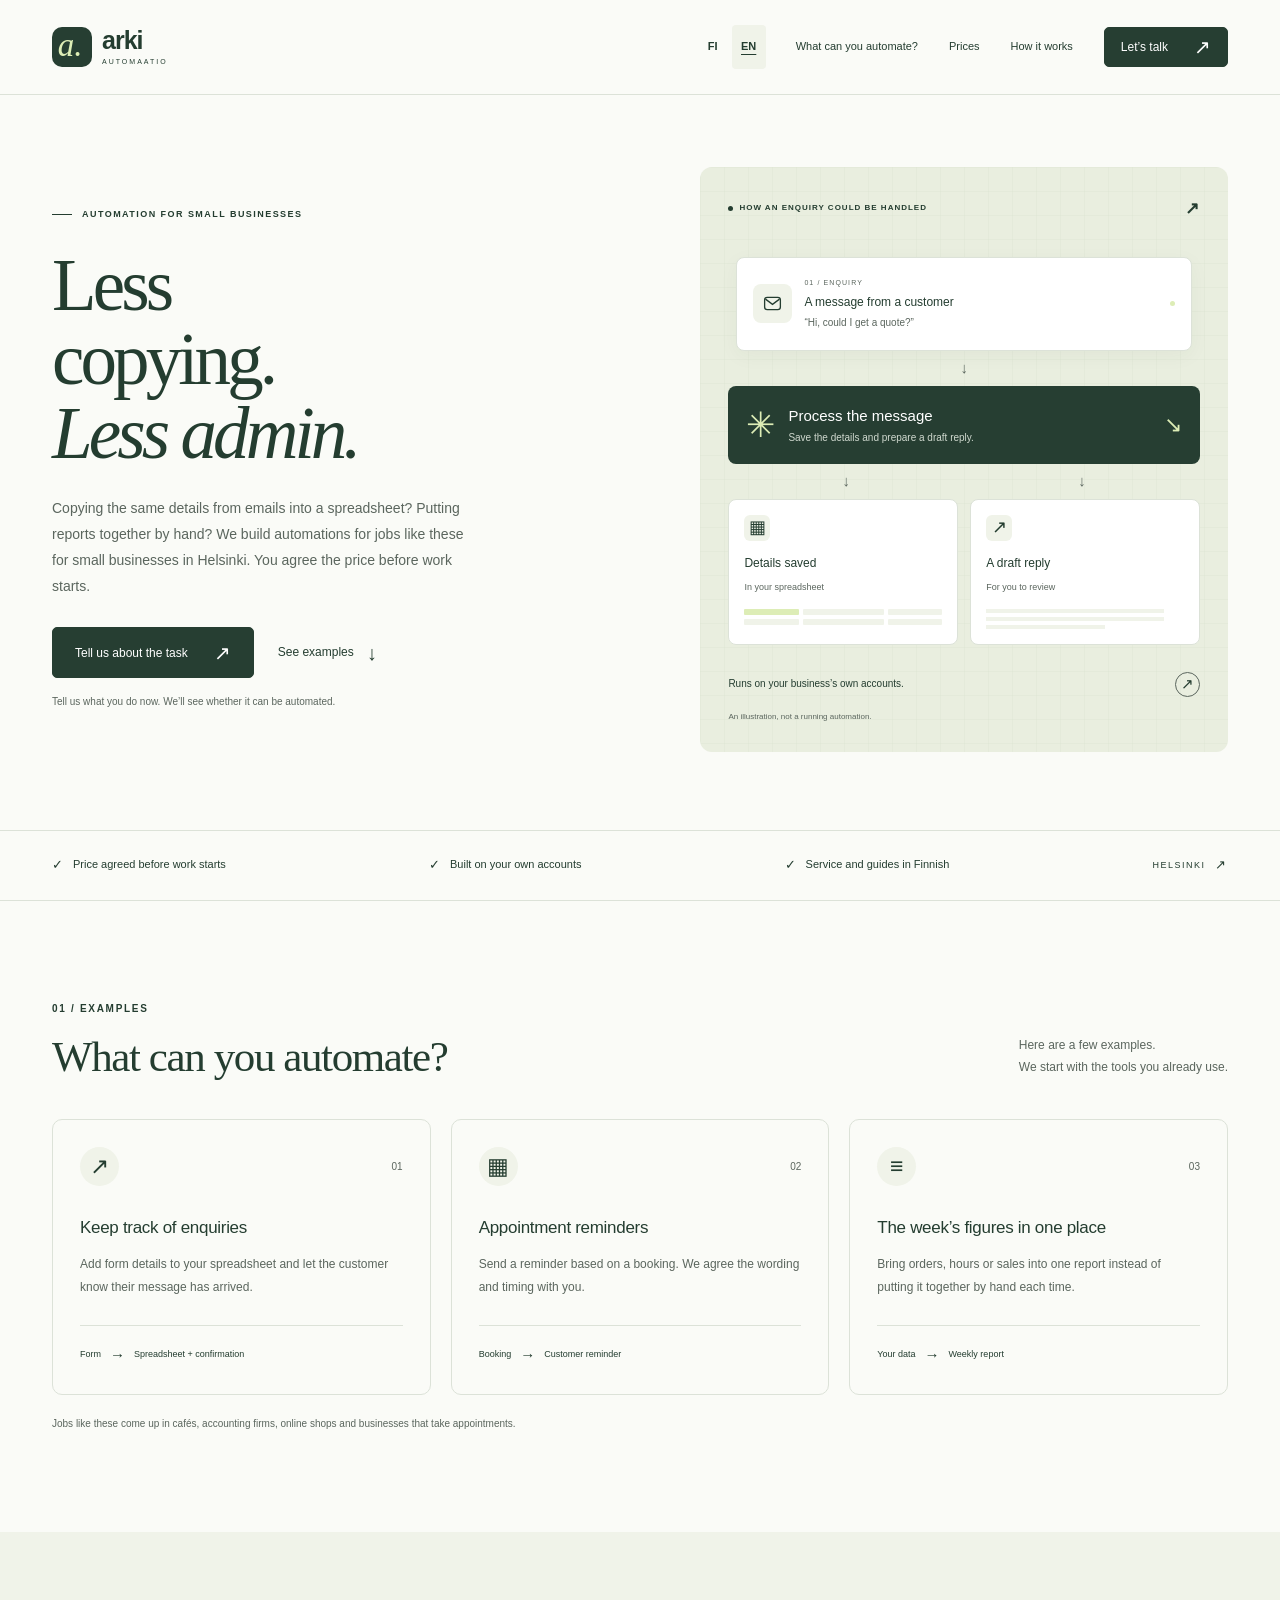
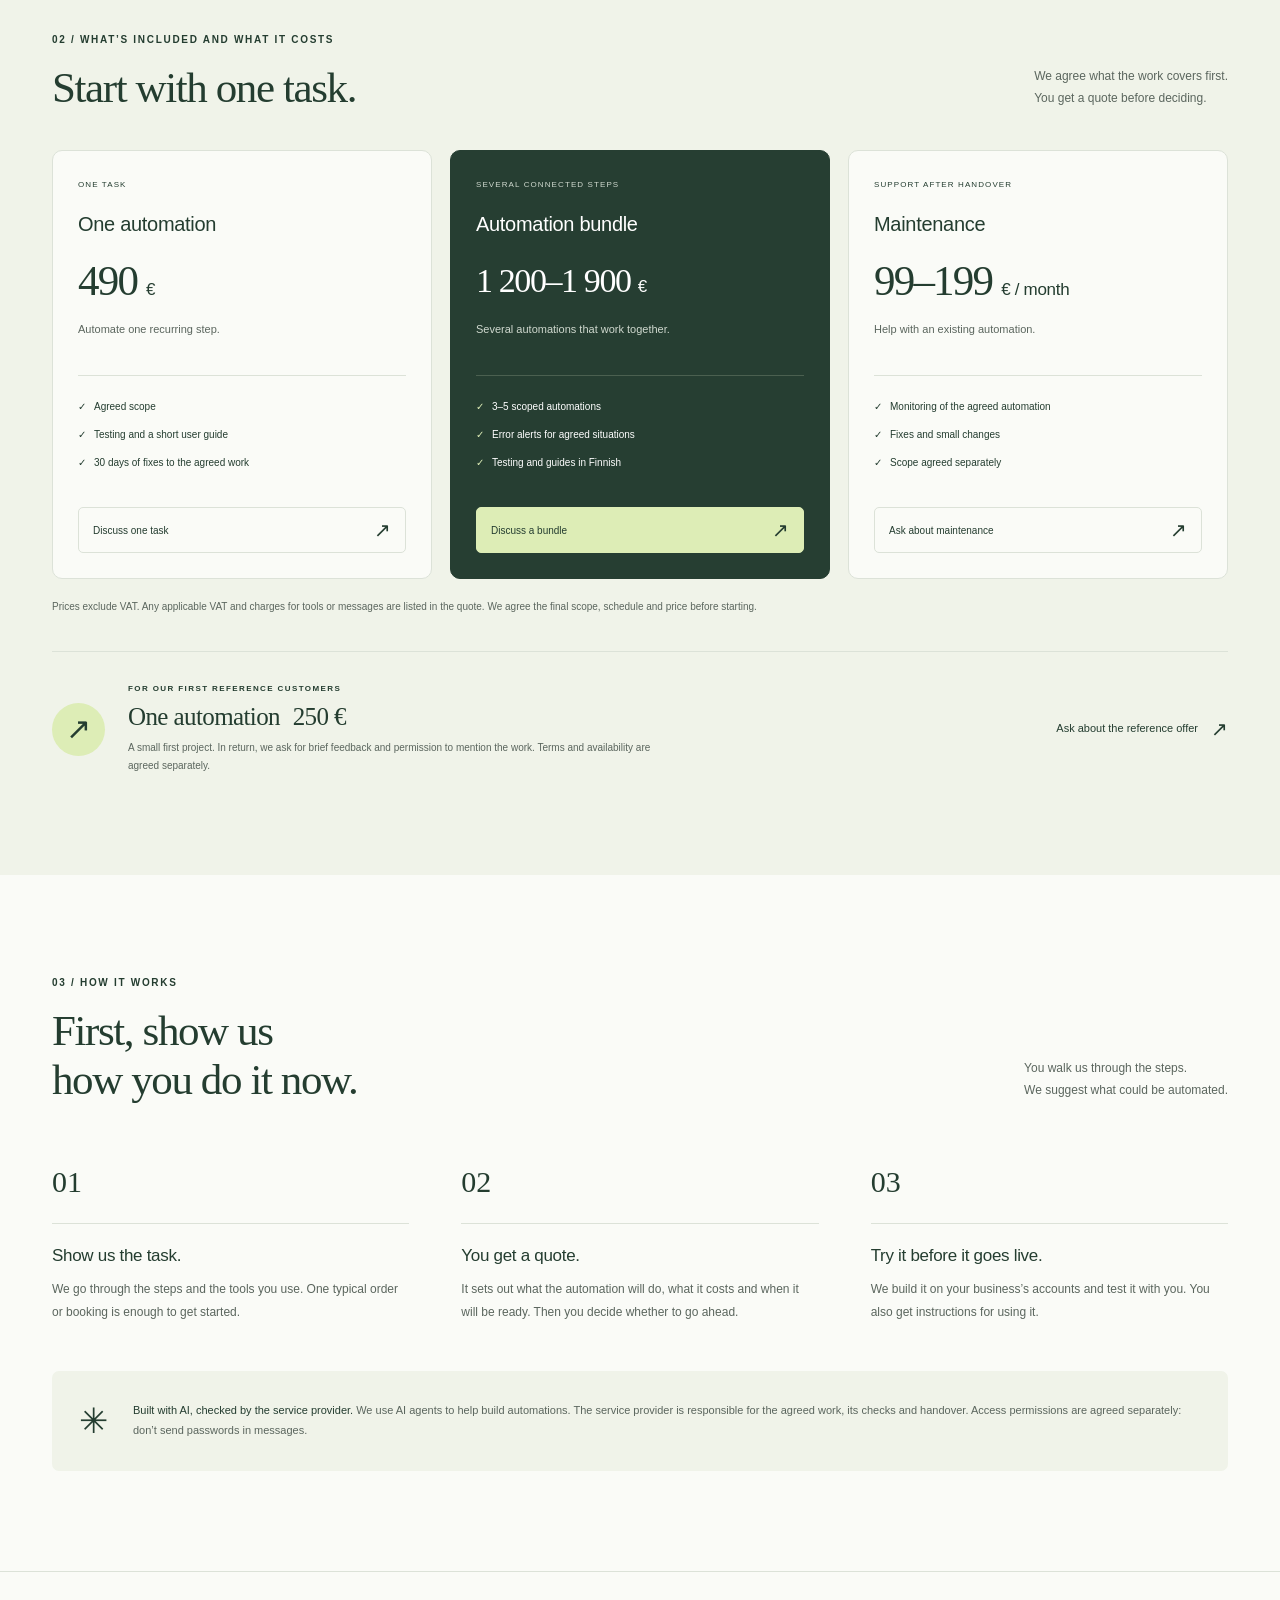
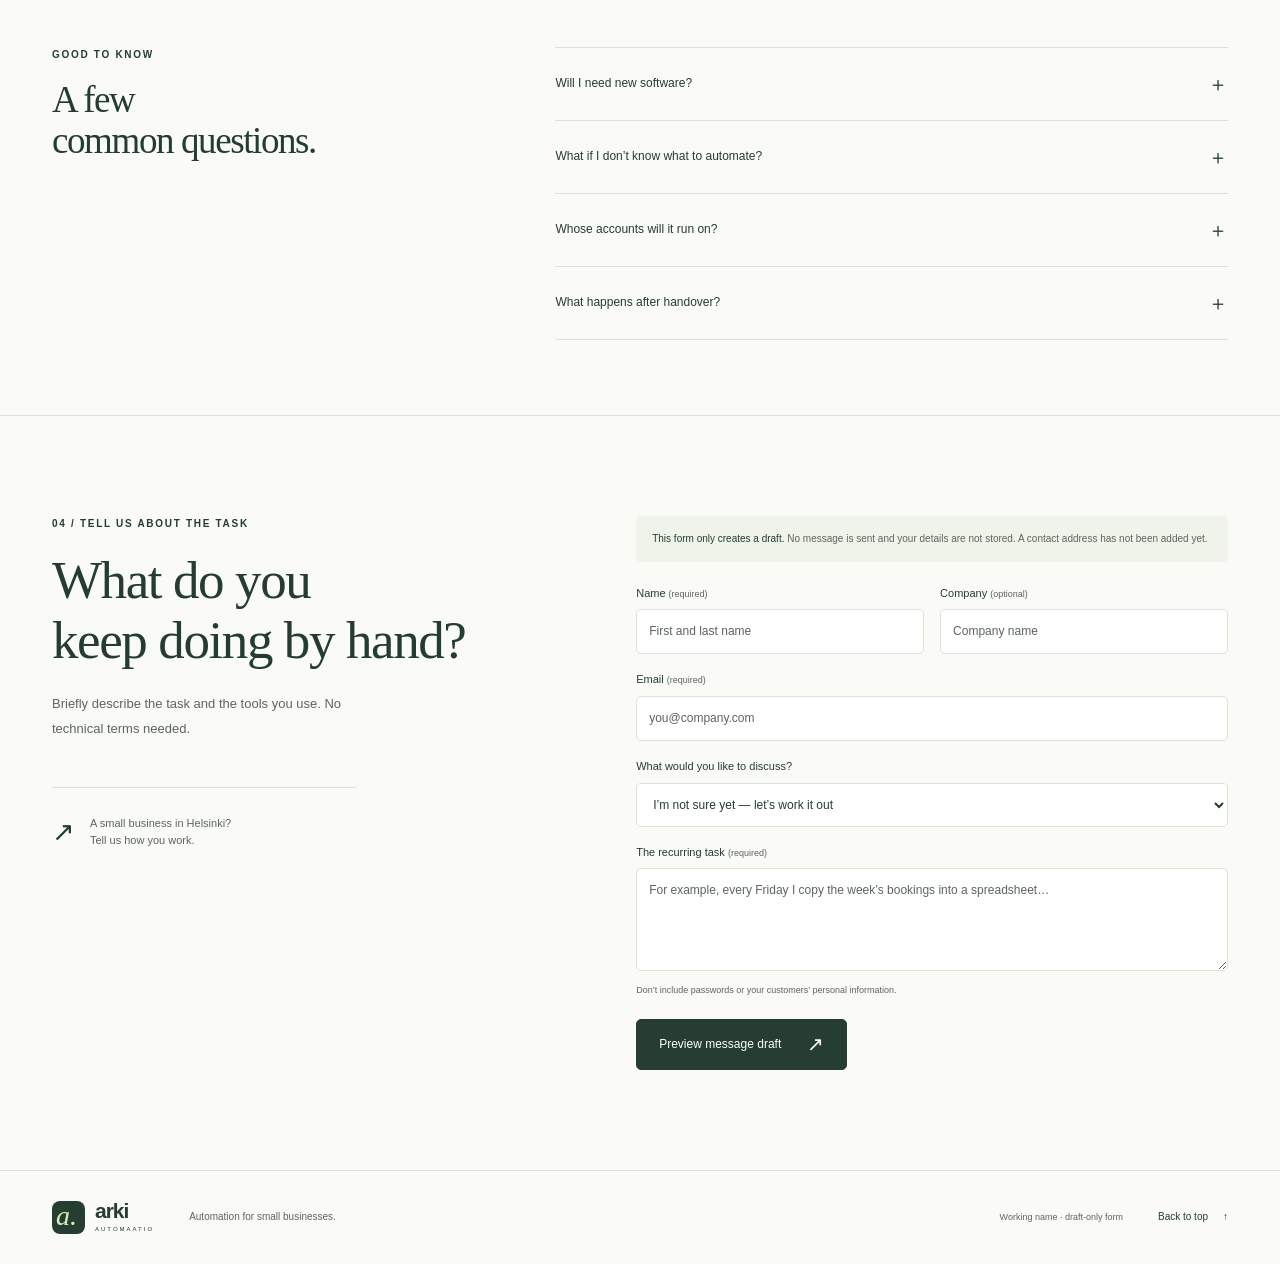
==== commit e983cbe3: "Keep disclosed navigation after its toggle in keyboard order Co-Authored-By: Devin AI <158243242+dev" ====
--- a/en/index.html
+++ b/en/index.html
@@ -17,16 +17,16 @@
   <header class="site-header">
     <div class="container header-inner">
       <a class="brand" href="#top" aria-label="Arki Automaatio, back to top"><span class="brand-mark" aria-hidden="true">a.</span><span>arki<span class="brand-sub">AUTOMAATIO</span></span></a>
+      <div class="header-actions">
+        <div class="language-switch" role="group" aria-label="Language"><a href="../" lang="fi" hreflang="fi" aria-label="Suomeksi">FI</a><a href="./" lang="en" hreflang="en" aria-current="page" aria-label="In English">EN</a></div>
+        <button class="menu-toggle" type="button" aria-expanded="false" aria-controls="navigation"><span class="menu-label">Menu</span><span aria-hidden="true">＋</span></button>
+      </div>
       <nav id="navigation" aria-label="Main navigation">
         <a href="#examples">What can you automate?</a>
         <a href="#pricing">Prices</a>
         <a href="#how-it-works">How it works</a>
         <a class="button button-small" href="#contact">Let’s talk <span aria-hidden="true">↗</span></a>
       </nav>
-      <div class="header-actions">
-        <div class="language-switch" role="group" aria-label="Language"><a href="../" lang="fi" hreflang="fi" aria-label="Suomeksi">FI</a><a href="./" lang="en" hreflang="en" aria-current="page" aria-label="In English">EN</a></div>
-        <button class="menu-toggle" type="button" aria-expanded="false" aria-controls="navigation"><span class="menu-label">Menu</span><span aria-hidden="true">＋</span></button>
-      </div>
     </div>
   </header>
 
--- a/styles.css
+++ b/styles.css
@@ -65,7 +65,7 @@
 nav { display: flex; align-items: center; gap: 31px; font-size: 11px; }
 nav a:not(.button):hover { text-decoration: underline; text-underline-offset: 5px; }
 .menu-toggle { display: none; }
-.header-actions { display: flex; align-items: center; gap: 12px; flex-shrink: 0; }
+.header-actions { display: flex; align-items: center; gap: 12px; flex-shrink: 0; margin-left: auto; }
 .language-switch { display: flex; align-items: center; gap: 2px; font-size: 11px; font-weight: 600; }
 .language-switch a { display: inline-flex; align-items: center; justify-content: center; min-height: 44px; min-width: 34px; border-radius: 4px; }
 .language-switch a[aria-current] { background: var(--soft); text-decoration: underline; text-underline-offset: 4px; }
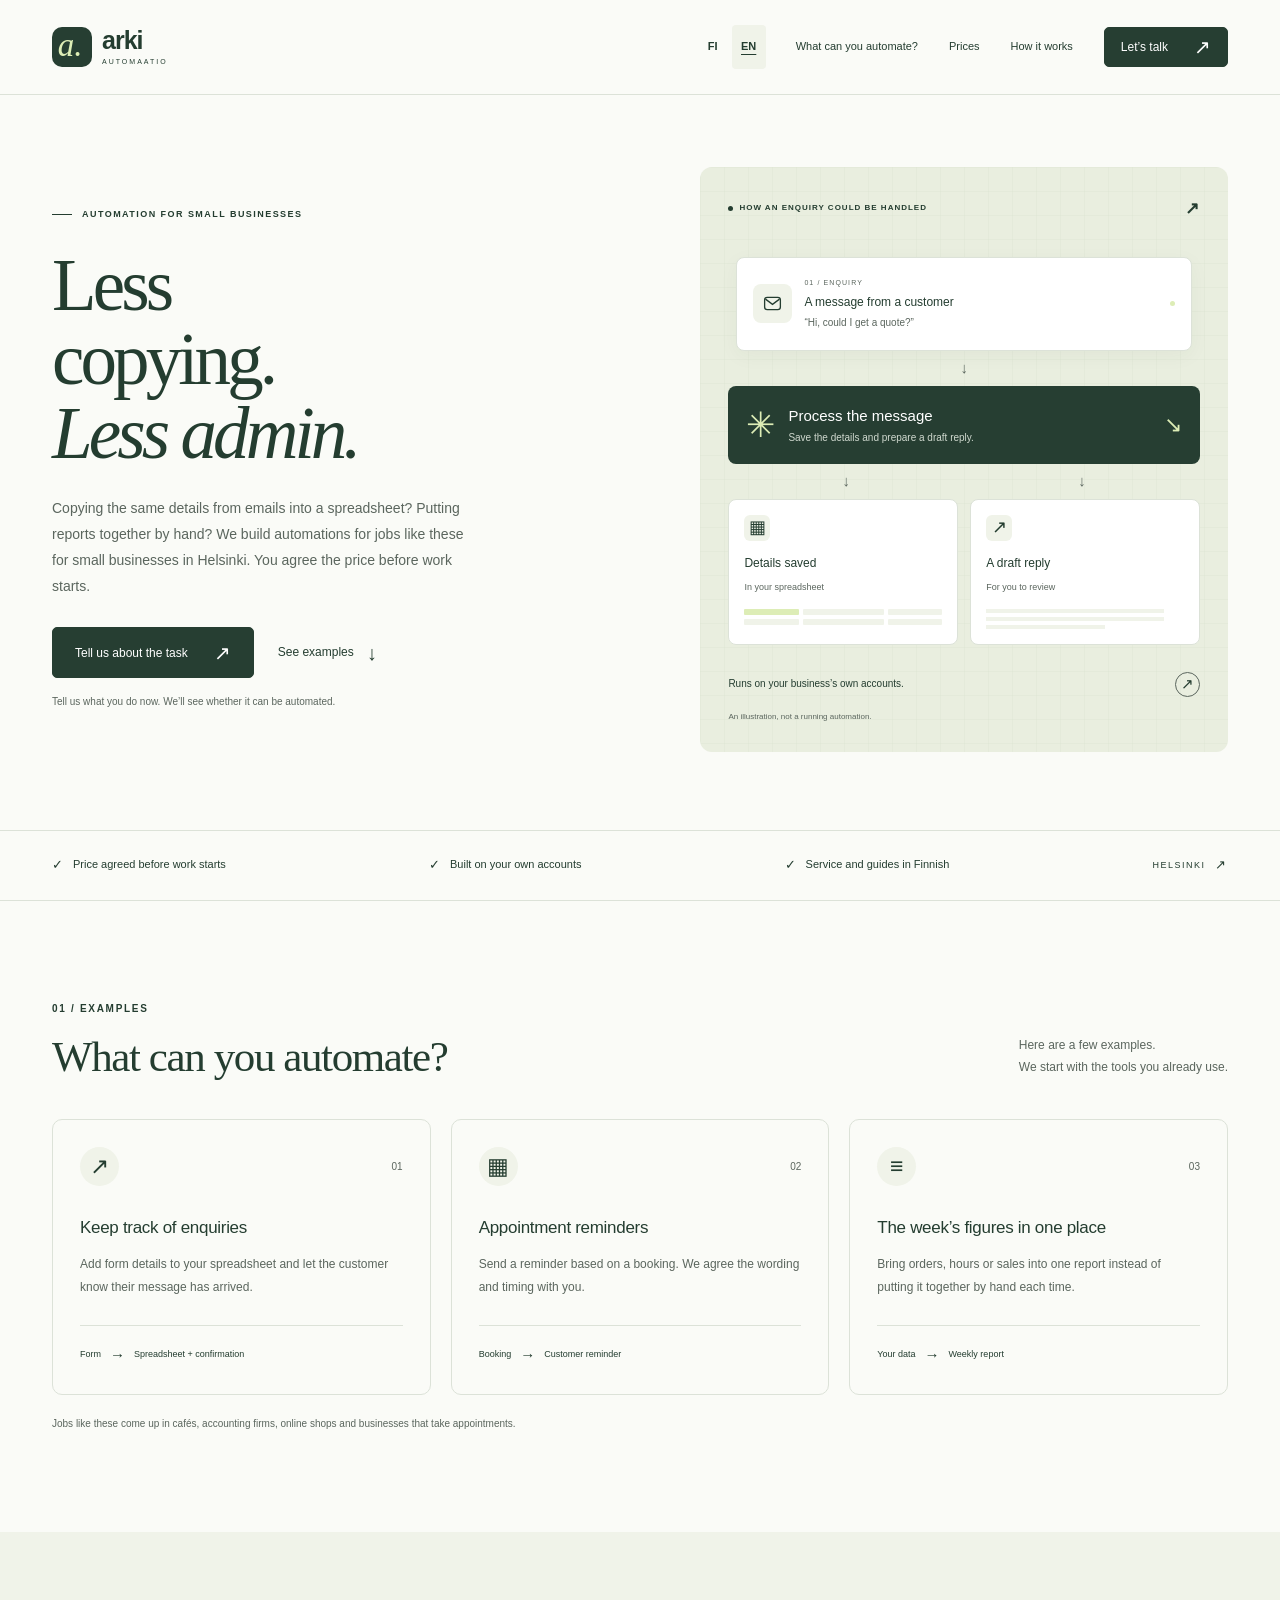
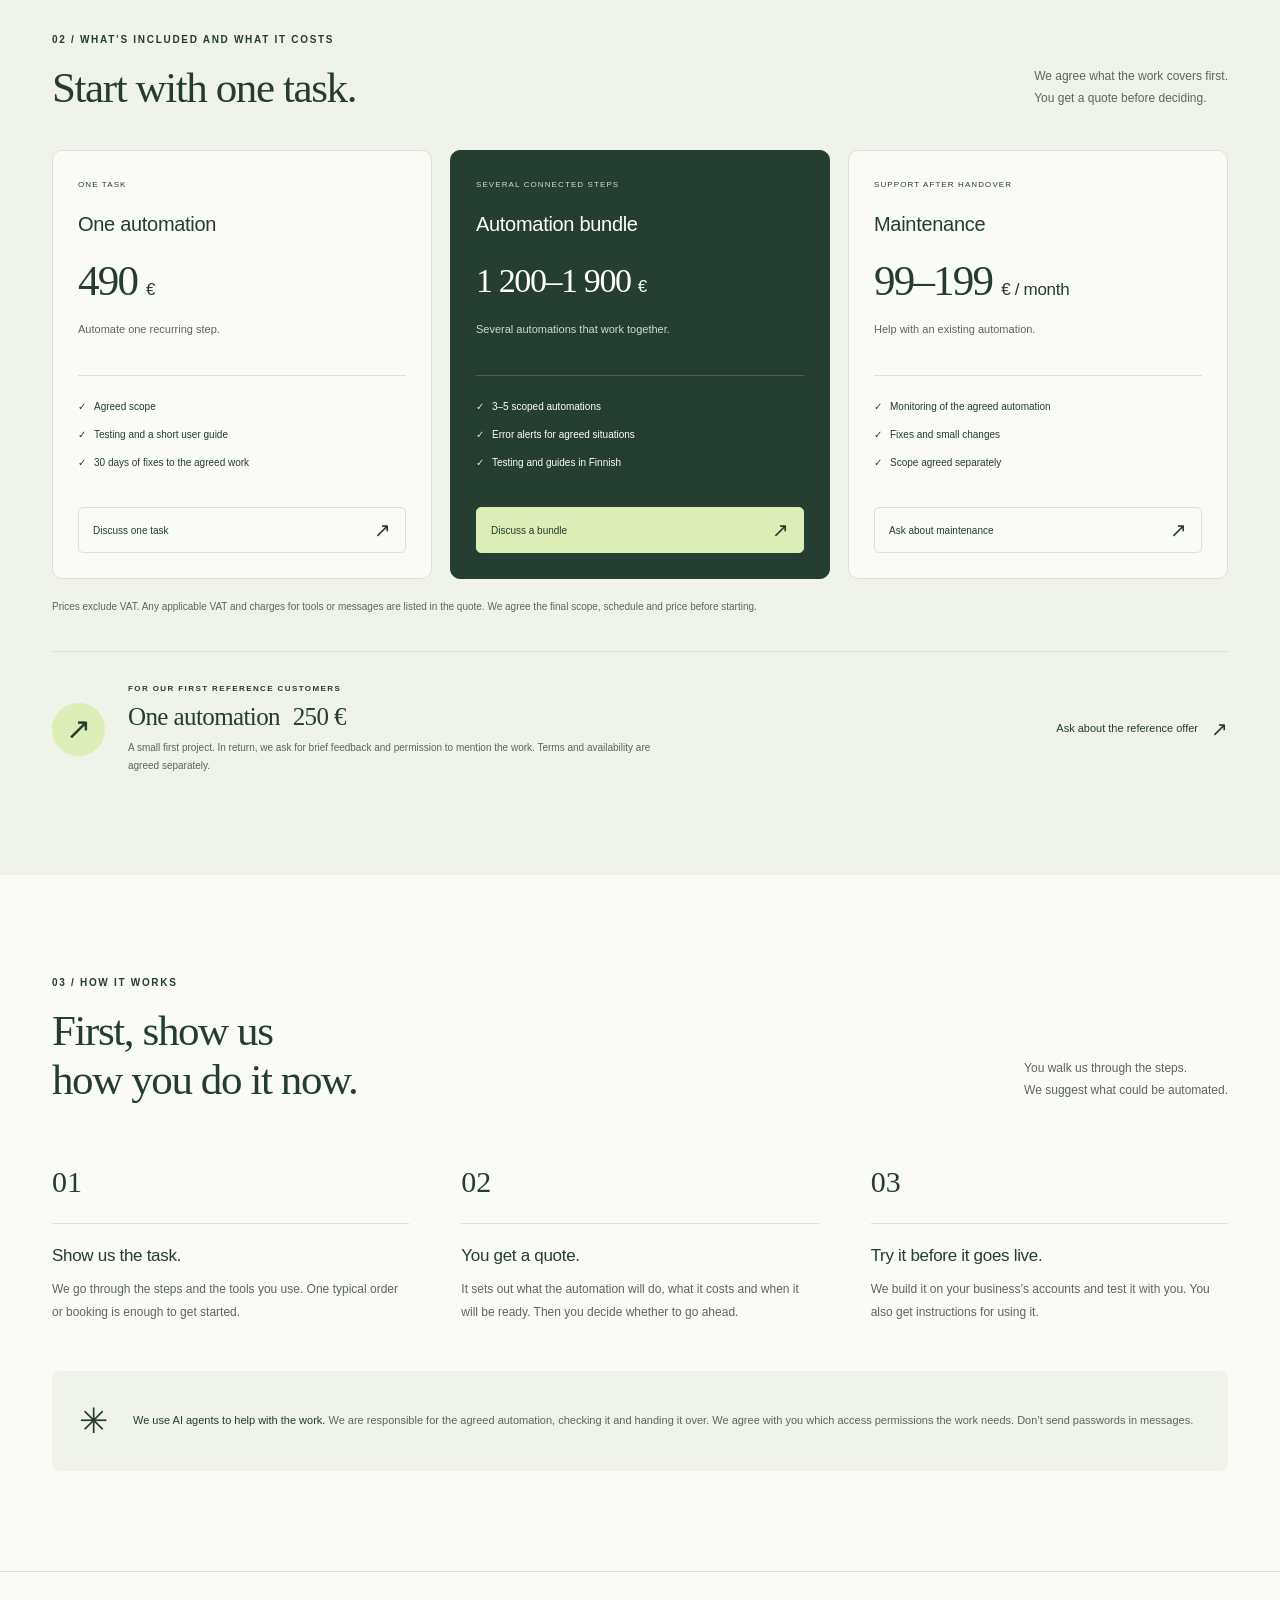
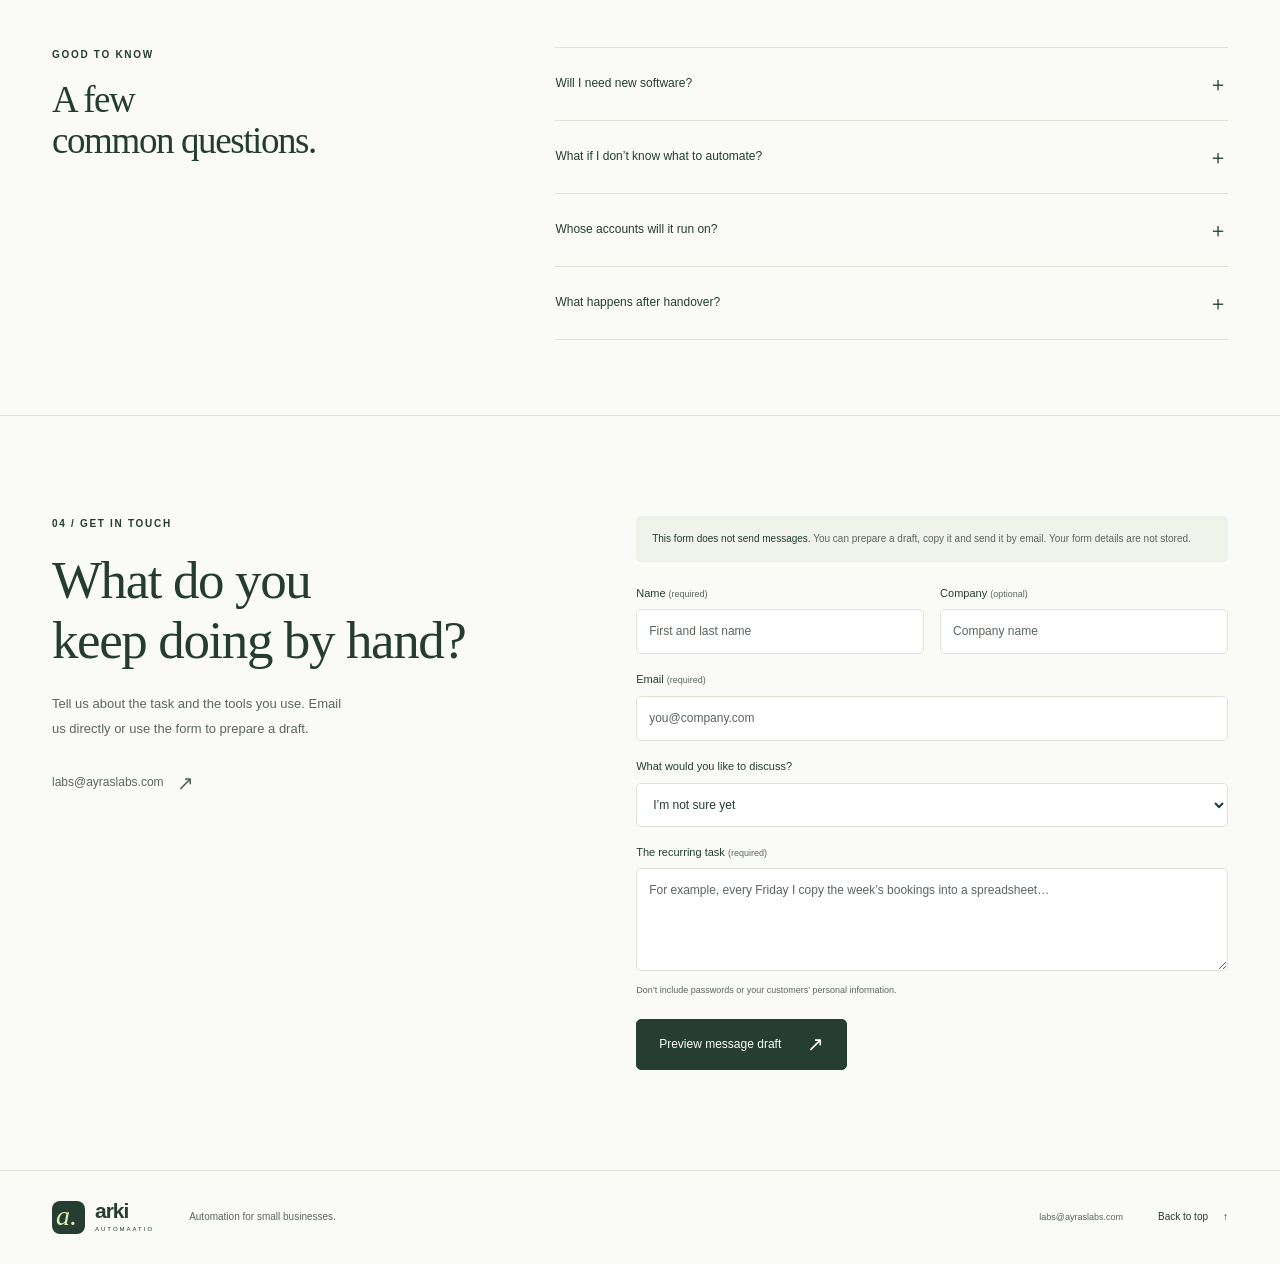
==== commit 0b31efec: "Add real contact email and remove stale preview language Co-Authored-By: Devin AI <158243242+devin-a" ====
--- a/en/index.html
+++ b/en/index.html
@@ -5,7 +5,7 @@
   <meta name="viewport" content="width=device-width, initial-scale=1">
   <meta name="description" content="Fixed-price automations for small businesses in Helsinki. Enquiries, appointment reminders and reports: see examples and prices.">
   <meta name="theme-color" content="#263e32">
-  <title>Arki Automaatio — less routine admin.</title>
+  <title>Arki Automaatio | Automation for small businesses</title>
   <link rel="alternate" hreflang="fi" href="https://ayraslabs.com/">
   <link rel="alternate" hreflang="en" href="https://ayraslabs.com/en/">
   <link rel="icon" href="../favicon.svg" type="image/svg+xml">
@@ -19,7 +19,7 @@
       <a class="brand" href="#top" aria-label="Arki Automaatio, back to top"><span class="brand-mark" aria-hidden="true">a.</span><span>arki<span class="brand-sub">AUTOMAATIO</span></span></a>
       <div class="header-actions">
         <div class="language-switch" role="group" aria-label="Language"><a href="../" lang="fi" hreflang="fi" aria-label="Suomeksi">FI</a><a href="./" lang="en" hreflang="en" aria-current="page" aria-label="In English">EN</a></div>
-        <button class="menu-toggle" type="button" aria-expanded="false" aria-controls="navigation"><span class="menu-label">Menu</span><span aria-hidden="true">＋</span></button>
+        <button class="menu-toggle" type="button" aria-expanded="false" aria-controls="navigation"><span class="menu-label">Menu</span><span class="menu-icon" aria-hidden="true"></span></button>
       </div>
       <nav id="navigation" aria-label="Main navigation">
         <a href="#examples">What can you automate?</a>
@@ -80,7 +80,7 @@
     <section class="section container process-section" id="how-it-works" aria-labelledby="process-heading">
       <div class="section-heading"><div><p class="eyebrow">03 / HOW IT WORKS</p><h2 id="process-heading">First, show us<br>how you do it now.</h2></div><p>You walk us through the steps.<br>We suggest what could be automated.</p></div>
       <ol class="steps"><li><span class="step-number">01</span><h3>Show us the task.</h3><p>We go through the steps and the tools you use. One typical order or booking is enough to get started.</p></li><li><span class="step-number">02</span><h3>You get a quote.</h3><p>It sets out what the automation will do, what it costs and when it will be ready. Then you decide whether to go ahead.</p></li><li><span class="step-number">03</span><h3>Try it before it goes live.</h3><p>We build it on your business’s accounts and test it with you. You also get instructions for using it.</p></li></ol>
-      <div class="honesty-note"><span aria-hidden="true">✳</span><p><strong>Built with AI, checked by the service provider.</strong> We use AI agents to help build automations. The service provider is responsible for the agreed work, its checks and handover. Access permissions are agreed separately: don’t send passwords in messages.</p></div>
+      <div class="honesty-note"><span aria-hidden="true">✳</span><p><strong>We use AI agents to help with the work.</strong> We are responsible for the agreed automation, checking it and handing it over. We agree with you which access permissions the work needs. Don’t send passwords in messages.</p></div>
     </section>
 
     <section class="faq-section"><div class="container faq-layout"><div><p class="eyebrow">GOOD TO KNOW</p><h2>A few<br>common questions.</h2></div><div class="faq-list">
@@ -90,27 +90,27 @@
       <details><summary>What happens after handover?<span aria-hidden="true">＋</span></summary><p>You get instructions. The single-automation package includes 30 days of fixes to the agreed work. Ongoing monitoring, maintenance and new features are agreed separately.</p></details>
     </div></div></section>
 
-    <section class="section container contact-section" id="contact" aria-labelledby="contact-heading"><div class="contact-copy"><p class="eyebrow">04 / TELL US ABOUT THE TASK</p><h2 id="contact-heading">What do you<br>keep doing by hand?</h2><p>Briefly describe the task and the tools you use. No technical terms needed.</p><div class="contact-aside"><span aria-hidden="true">↗</span><p>A small business in Helsinki?<br>Tell us how you work.</p></div></div>
+    <section class="section container contact-section" id="contact" aria-labelledby="contact-heading"><div class="contact-copy"><p class="eyebrow">04 / GET IN TOUCH</p><h2 id="contact-heading">What do you<br>keep doing by hand?</h2><p>Tell us about the task and the tools you use. Email us directly or use the form to prepare a draft.</p><p><a class="text-link" href="mailto:labs@ayraslabs.com">labs@ayraslabs.com <span aria-hidden="true">↗</span></a></p></div>
       <form id="contact-form" class="contact-form">
-        <p class="preview-notice"><strong>This form only creates a draft.</strong> No message is sent and your details are not stored. A contact address has not been added yet.</p>
+        <p class="preview-notice"><strong>This form does not send messages.</strong> You can prepare a draft, copy it and send it by email. Your form details are not stored.</p>
         <fieldset id="contact-fields" disabled>
           <div class="form-row">
             <div class="field"><label for="name">Name <span>(required)</span></label><input id="name" name="name" autocomplete="name" maxlength="120" required placeholder="First and last name"></div>
             <div class="field"><label for="company">Company <span>(optional)</span></label><input id="company" name="company" autocomplete="organization" maxlength="160" placeholder="Company name"></div>
           </div>
           <div class="field"><label for="email">Email <span>(required)</span></label><input id="email" name="email" type="email" autocomplete="email" maxlength="200" required placeholder="you@company.com"></div>
-          <div class="field"><label for="package">What would you like to discuss?</label><select id="package" name="package"><option>I’m not sure yet — let’s work it out</option><option>One automation · 490 €</option><option>Automation bundle · 1 200–1 900 €</option><option>Maintenance · 99–199 €/month</option><option>Reference project · 250 €</option></select></div>
+          <div class="field"><label for="package">What would you like to discuss?</label><select id="package" name="package"><option>I’m not sure yet</option><option>One automation · 490 €</option><option>Automation bundle · 1 200–1 900 €</option><option>Maintenance · 99–199 €/month</option><option>Reference project · 250 €</option></select></div>
           <div class="field"><label for="message">The recurring task <span>(required)</span></label><textarea id="message" name="message" rows="4" maxlength="4000" required placeholder="For example, every Friday I copy the week’s bookings into a spreadsheet…"></textarea></div>
           <p class="form-help">Don’t include passwords or your customers’ personal information.</p>
           <button class="button" type="submit">Preview message draft <span aria-hidden="true">↗</span></button>
         </fieldset>
-        <noscript><p>JavaScript is needed to preview a draft. This form does not send messages.</p></noscript>
+        <noscript><p>JavaScript is needed to prepare a draft. You can email <a href="mailto:labs@ayraslabs.com">labs@ayraslabs.com</a> directly.</p></noscript>
       </form>
     </section>
   </main>
 
-  <footer><div class="container footer-inner"><a class="brand" href="#top"><span class="brand-mark" aria-hidden="true">a.</span><span>arki<span class="brand-sub">AUTOMAATIO</span></span></a><p>Automation for small businesses.</p><span class="draft-label">Working name · draft-only form</span><a href="#top" class="back-top">Back to top <span aria-hidden="true">↑</span></a></div></footer>
+  <footer><div class="container footer-inner"><a class="brand" href="#top"><span class="brand-mark" aria-hidden="true">a.</span><span>arki<span class="brand-sub">AUTOMAATIO</span></span></a><p>Automation for small businesses.</p><a class="draft-label" href="mailto:labs@ayraslabs.com">labs@ayraslabs.com</a><a href="#top" class="back-top">Back to top <span aria-hidden="true">↑</span></a></div></footer>
 
-  <dialog id="draft-dialog" aria-labelledby="draft-title" aria-describedby="draft-info"><div class="dialog-heading"><p class="eyebrow">MESSAGE DRAFT</p><button type="button" class="close-dialog" aria-label="Close message draft">×</button></div><h2 id="draft-title">Here’s your draft.</h2><p id="draft-info">No message was sent. A contact address has not been added yet. You can copy the draft for yourself.</p><label class="draft-label-text" for="draft-output">Message content</label><textarea id="draft-output" readonly rows="12"></textarea><div class="dialog-actions"><button class="button" id="copy-draft" type="button">Copy draft <span aria-hidden="true">↗</span></button><button class="text-link close-dialog" type="button">Back to editing</button></div><p id="copy-status" role="status" aria-live="polite"></p></dialog>
+  <dialog id="draft-dialog" aria-labelledby="draft-title" aria-describedby="draft-info"><div class="dialog-heading"><p class="eyebrow">MESSAGE DRAFT</p><button type="button" class="close-dialog" aria-label="Close message draft">×</button></div><h2 id="draft-title">Here’s your draft.</h2><p id="draft-info">No message has been sent. Copy the text and email it to <a href="mailto:labs@ayraslabs.com">labs@ayraslabs.com</a>.</p><label class="draft-label-text" for="draft-output">Message content</label><textarea id="draft-output" readonly rows="12"></textarea><div class="dialog-actions"><button class="button" id="copy-draft" type="button">Copy draft <span aria-hidden="true">↗</span></button><button class="text-link close-dialog" type="button">Back to editing</button></div><p id="copy-status" role="status" aria-live="polite"></p></dialog>
 </body>
 </html>
--- a/styles.css
+++ b/styles.css
@@ -65,6 +65,10 @@
 nav { display: flex; align-items: center; gap: 31px; font-size: 11px; }
 nav a:not(.button):hover { text-decoration: underline; text-underline-offset: 5px; }
 .menu-toggle { display: none; }
+.menu-icon { display: block; position: relative; width: 20px; height: 20px; flex-shrink: 0; }
+.menu-icon::before, .menu-icon::after { content: ""; position: absolute; left: 1px; top: 9px; width: 18px; height: 0; border-top: 2px solid currentColor; }
+.menu-icon::after { transform: rotate(90deg); }
+.menu-toggle[aria-expanded="true"] .menu-icon { transform: rotate(45deg); }
 .header-actions { display: flex; align-items: center; gap: 12px; flex-shrink: 0; margin-left: auto; }
 .language-switch { display: flex; align-items: center; gap: 2px; font-size: 11px; font-weight: 600; }
 .language-switch a { display: inline-flex; align-items: center; justify-content: center; min-height: 44px; min-width: 34px; border-radius: 4px; }
@@ -239,8 +243,6 @@
   .header-inner { min-height: 80px; position: relative; }
   .header-actions { gap: 8px; }
   .menu-toggle { display: flex; align-items: center; gap: 12px; min-height: 44px; background: none; color: var(--text); padding: 5px 0 5px 8px; font-size: 12px; }
-  .menu-toggle > span[aria-hidden] { font-size: 22px; }
-  .menu-toggle[aria-expanded="true"] > span[aria-hidden] { transform: rotate(45deg); }
   #navigation { display: none; position: absolute; z-index: 3; top: 80px; left: -24px; right: -24px; background: var(--bg); border-bottom: 1px solid var(--border); padding: 15px 24px 23px; flex-direction: column; align-items: stretch; gap: 0; box-shadow: 0 10px 15px var(--shadow); font-size: 13px; }
   #navigation.is-open { display: flex; }
   #navigation > a:not(.button) { padding-block: 13px; }
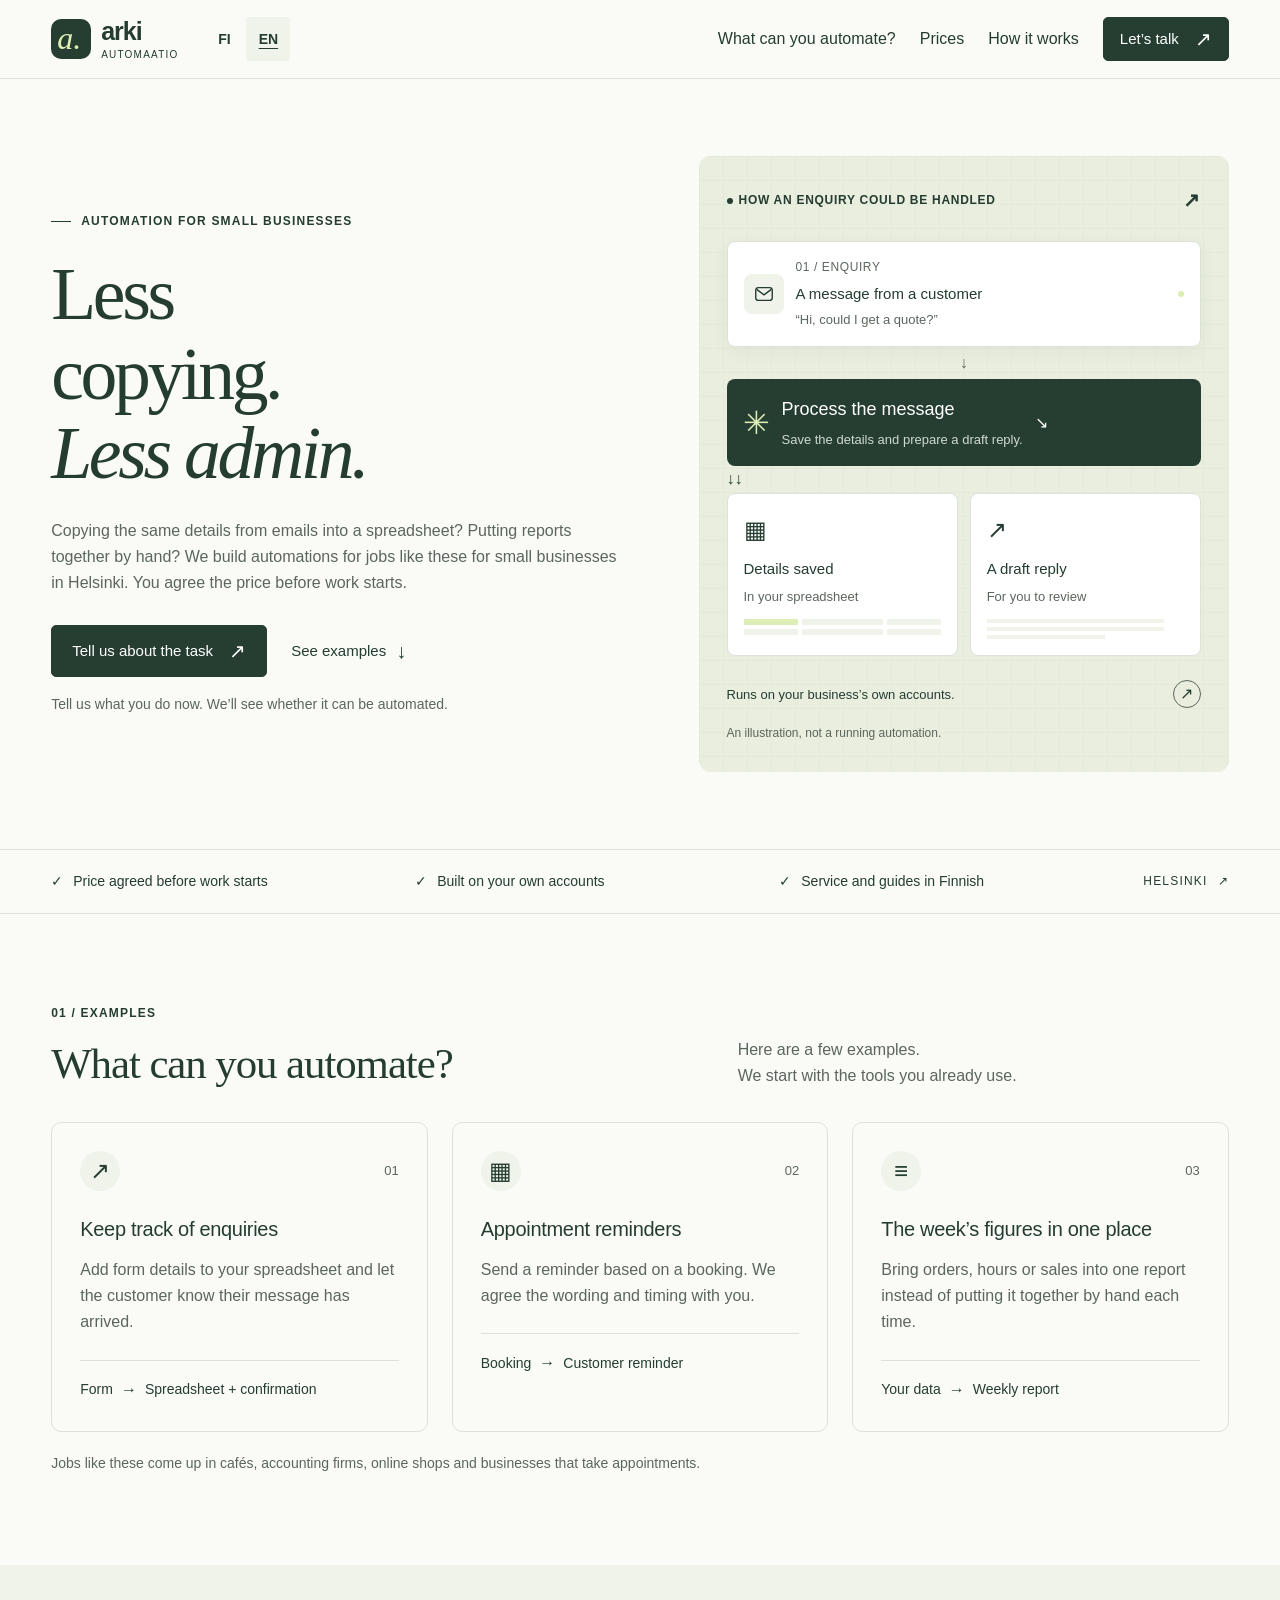
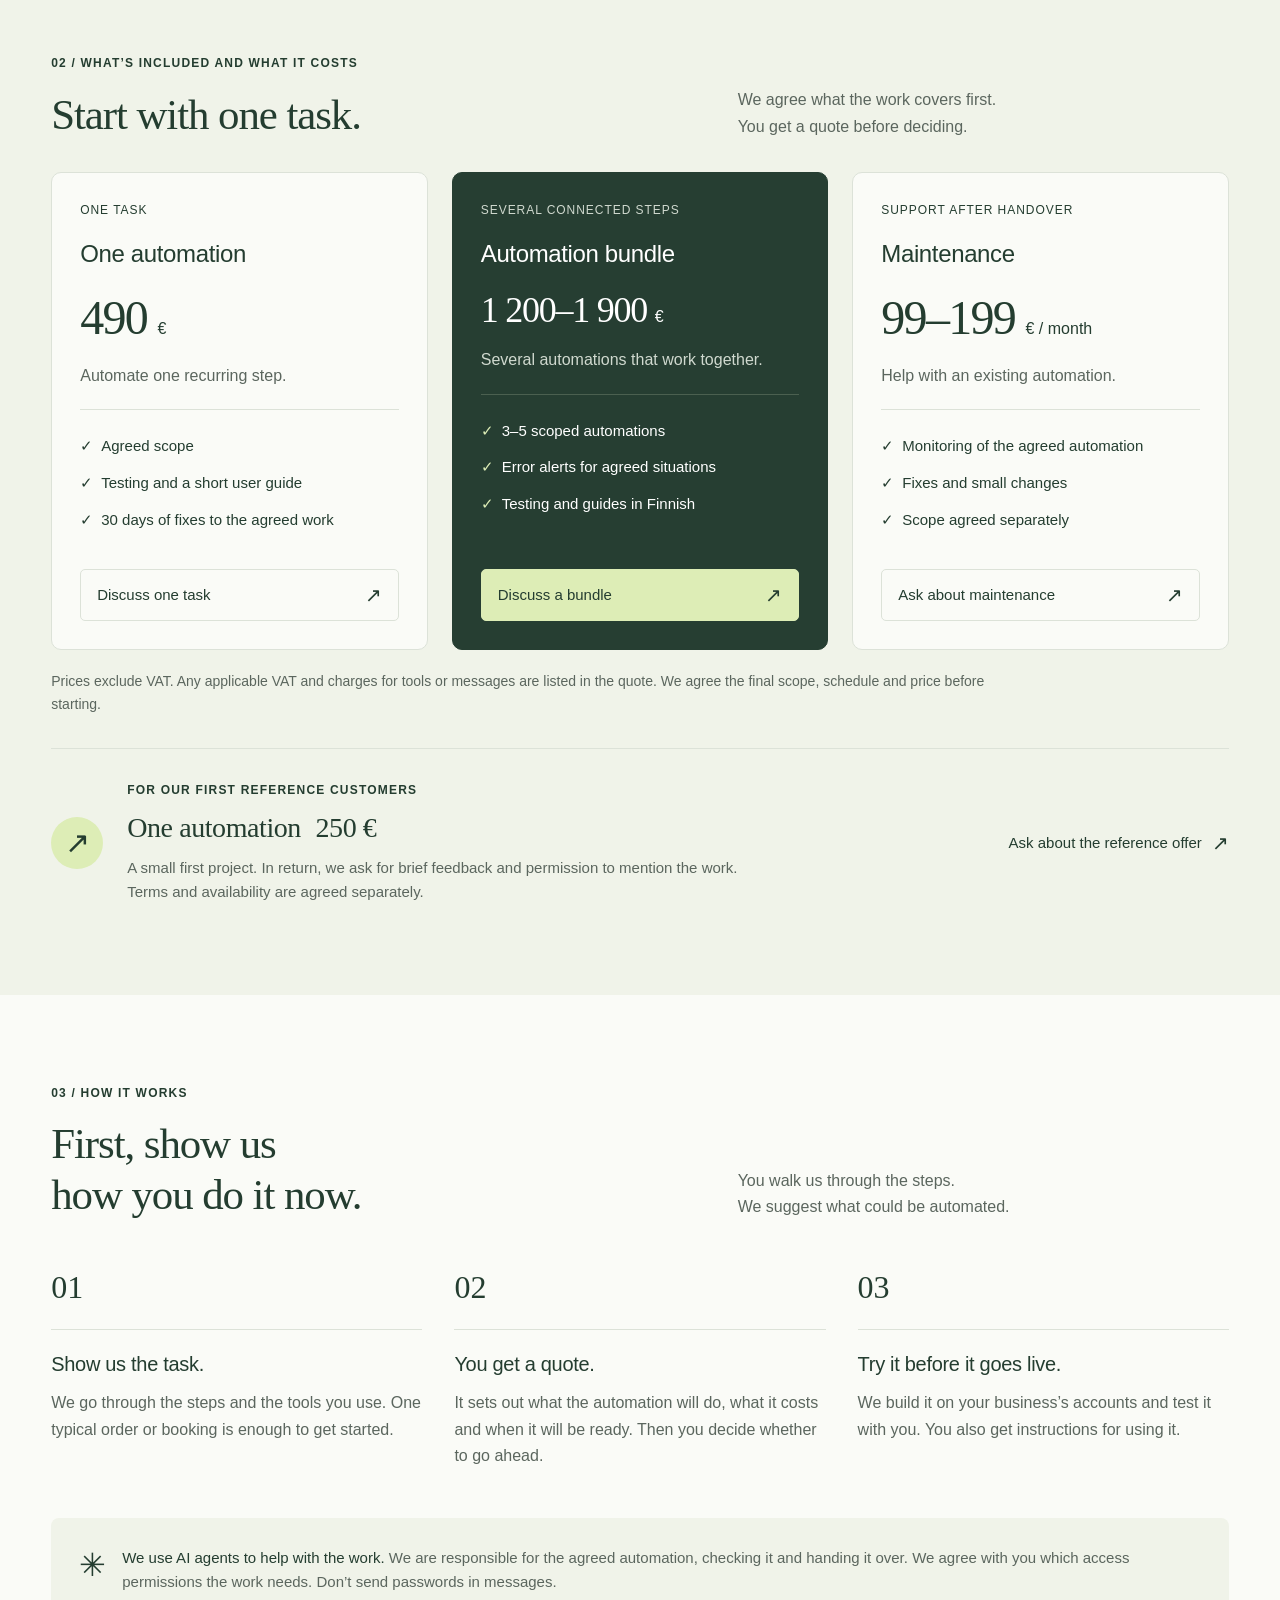
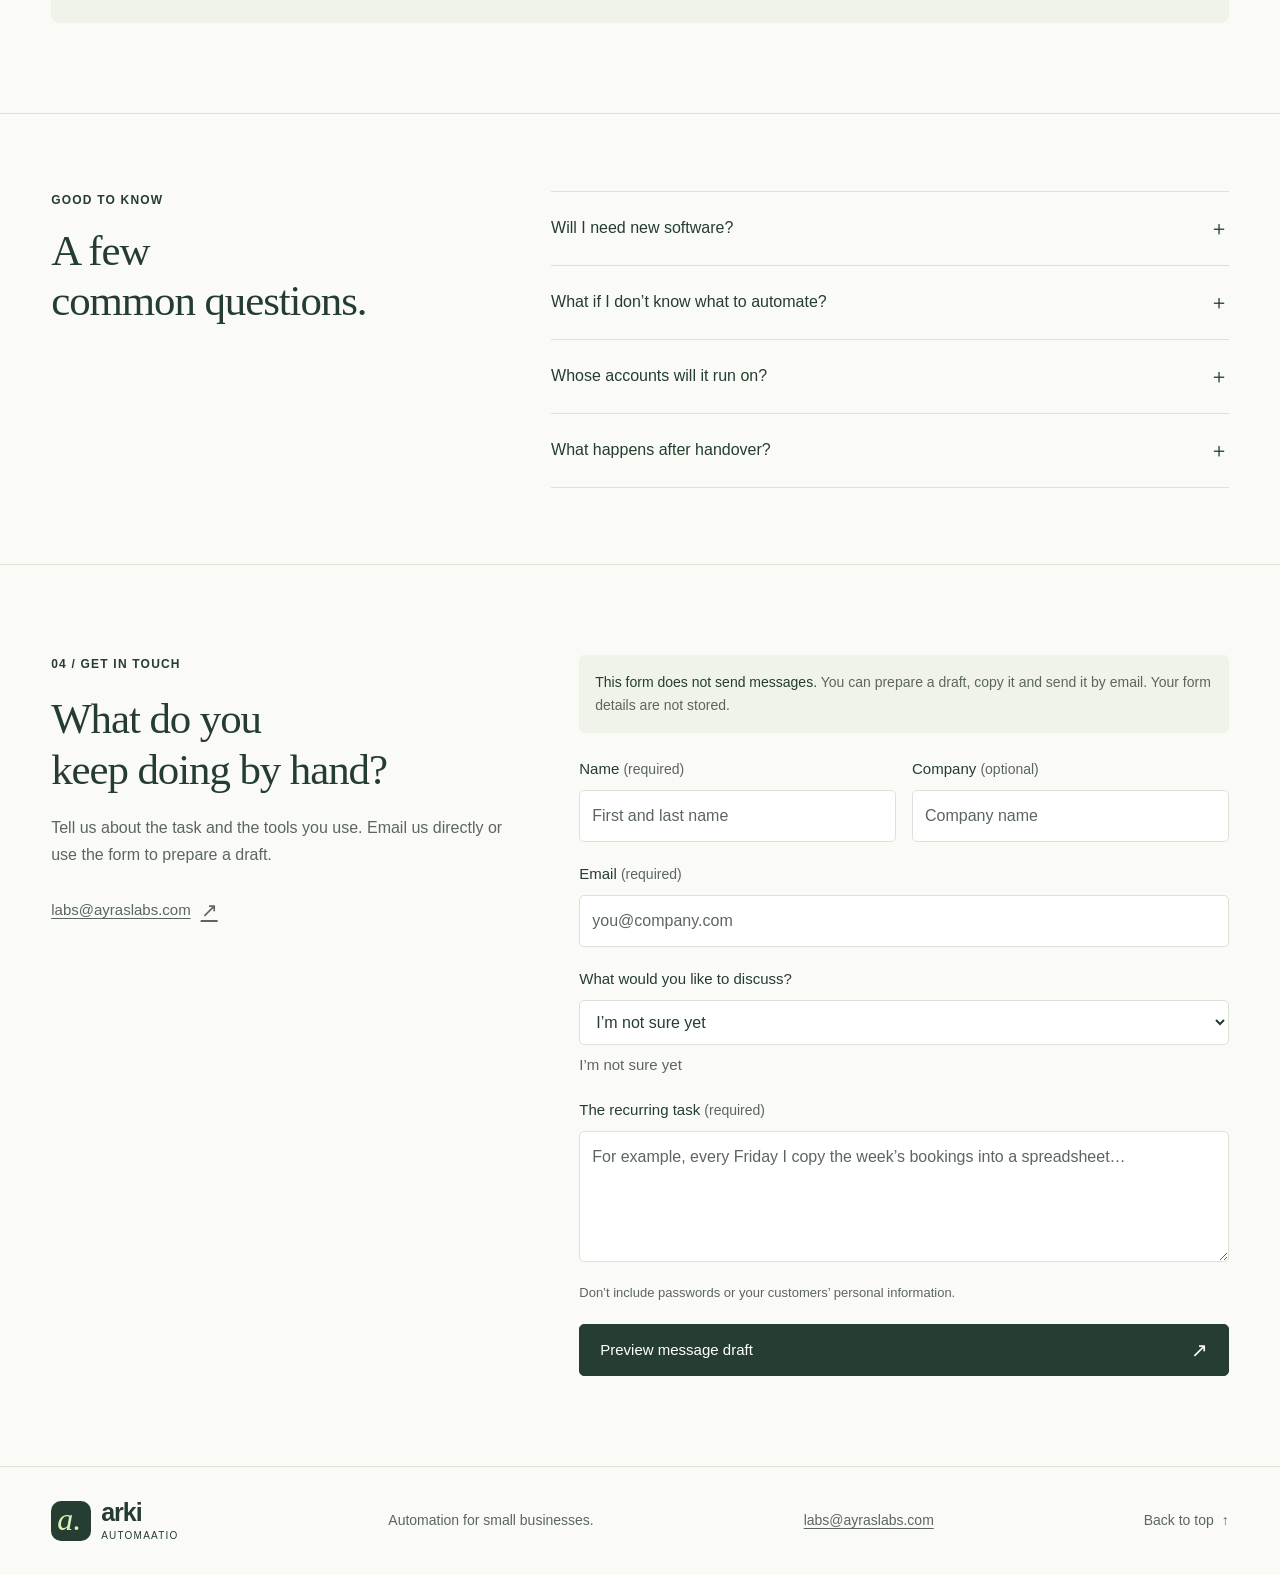
==== commit 5f07ee1e: "Show the full selected package and price in wrapping text Co-Authored-By: Devin AI <158243242+devin-" ====
--- a/en/index.html
+++ b/en/index.html
@@ -99,7 +99,7 @@
             <div class="field"><label for="company">Company <span>(optional)</span></label><input id="company" name="company" autocomplete="organization" maxlength="160" placeholder="Company name"></div>
           </div>
           <div class="field"><label for="email">Email <span>(required)</span></label><input id="email" name="email" type="email" autocomplete="email" maxlength="200" required placeholder="you@company.com"></div>
-          <div class="field"><label for="package">What would you like to discuss?</label><select id="package" name="package"><option>I’m not sure yet</option><option>One automation · 490 €</option><option>Automation bundle · 1 200–1 900 €</option><option>Maintenance · 99–199 €/month</option><option>Reference project · 250 €</option></select></div>
+          <div class="field"><label for="package">What would you like to discuss?</label><select id="package" name="package" aria-describedby="package-selection"><option>I’m not sure yet</option><option value="One automation · 490 €">One automation</option><option value="Automation bundle · 1 200–1 900 €">Automation bundle</option><option value="Maintenance · 99–199 €/month">Maintenance</option><option value="Reference project · 250 €">Reference project</option></select><output id="package-selection" class="package-selection" for="package">I’m not sure yet</output></div>
           <div class="field"><label for="message">The recurring task <span>(required)</span></label><textarea id="message" name="message" rows="4" maxlength="4000" required placeholder="For example, every Friday I copy the week’s bookings into a spreadsheet…"></textarea></div>
           <p class="form-help">Don’t include passwords or your customers’ personal information.</p>
           <button class="button" type="submit">Preview message draft <span aria-hidden="true">↗</span></button>
--- a/styles.css
+++ b/styles.css
@@ -12,406 +12,233 @@
   --primary-action-fg: #ffffff;
   --soft: #f0f3e9;
   --art-bg: #e9eedf;
-  --art-line: #d7dfcd;
   --on-dark-muted: #d0d9cf;
   --dark-border: #4b6050;
   --focus: #8c4c16;
   --backdrop: #14271ccc;
   --shadow: #243d300b;
-  --radius: 10px;
+  --radius: .625rem;
   --font: "Helvetica Neue", Arial, sans-serif;
   --display: Georgia, "Times New Roman", serif;
+  --gutter: clamp(1rem, 4vw, 3.25rem);
 }
 
 * { box-sizing: border-box; }
-html { scroll-behavior: smooth; scroll-padding-top: 100px; }
-body { margin: 0; background: var(--bg); color: var(--text); font-family: var(--font); font-size: 15px; line-height: 1.6; -webkit-font-smoothing: antialiased; }
-button, input, textarea, select { font: inherit; }
+html { font-size: 100%; scroll-behavior: smooth; scroll-padding-top: 2rem; -webkit-text-size-adjust: 100%; text-size-adjust: 100%; }
+body { margin: 0; background: var(--bg); color: var(--text); font-family: var(--font); font-size: 1rem; line-height: 1.65; }
+button, input, textarea, select { font: inherit; color: inherit; }
 button, a, input, select, textarea, summary { -webkit-tap-highlight-color: transparent; }
 button, a { touch-action: manipulation; }
-a { color: inherit; text-decoration: none; }
-button { cursor: pointer; }
-button, input, textarea, select { color: inherit; }
-button { border: 0; }
+a { color: inherit; text-decoration: none; overflow-wrap: anywhere; }
+a[href^="mailto:"] { text-decoration: underline; text-underline-offset: .2em; }
+button { cursor: pointer; border: 0; }
 input, textarea, select { min-width: 0; }
 textarea { resize: vertical; }
 svg { display: block; width: 100%; height: 100%; fill: none; stroke: currentColor; stroke-width: 1.5; }
 p, h1, h2, h3 { margin: 0; }
-h1, h2, h3 { font-weight: 400; }
+h1, h2, h3 { font-weight: 400; overflow-wrap: anywhere; hyphens: auto; }
 ::selection { background: var(--accent); color: var(--accent-fg); }
-:focus-visible { outline: 3px solid var(--focus); outline-offset: 5px; }
-.container { width: min(1240px, calc(100% - 104px)); margin-inline: auto; }
-.section { padding-block: 100px; }
-.eyebrow { font-size: 10px; letter-spacing: 1.7px; font-weight: 600; line-height: 1.5; }
-.button { display: inline-flex; justify-content: space-between; align-items: center; gap: 26px; min-height: 51px; padding: 13px 22px; background: var(--primary-action); color: var(--primary-action-fg); border: 1px solid var(--primary-action); border-radius: 5px; font-size: 12px; font-weight: 500; line-height: 1.5; transition: transform 150ms, background 150ms; }
+:focus-visible { outline: 3px solid var(--focus); outline-offset: 4px; }
+.container { width: min(82rem, calc(100% - var(--gutter) - var(--gutter))); margin-inline: auto; }
+.section { padding-block: clamp(3rem, 7vw, 6rem); }
+.eyebrow { font-size: .75rem; letter-spacing: .1em; font-weight: 600; line-height: 1.6; overflow-wrap: anywhere; }
+.button { display: inline-flex; justify-content: space-between; align-items: center; gap: 1rem; min-height: 2.75rem; max-width: 100%; padding: .875rem 1.25rem; background: var(--primary-action); color: var(--primary-action-fg); border: 1px solid var(--primary-action); border-radius: .3125rem; font-size: .9375rem; font-weight: 500; line-height: 1.5; text-align: start; overflow-wrap: anywhere; transition: transform 150ms, background 150ms; }
 .button:hover { transform: translateY(-2px); }
-.button > span { font-size: 20px; line-height: 1; }
-.button-small { min-height: 40px; padding: 9px 16px; }
+.button > span { flex-shrink: 0; font-size: 1.25rem; line-height: 1; }
+.button-small { padding: .625rem 1rem; }
 .button-outline { background: transparent; color: var(--text); border-color: var(--border); }
 .button-outline:hover { background: var(--soft); }
 .button-lime { background: var(--accent); border-color: var(--accent); color: var(--accent-fg); }
-.text-link { display: inline-flex; gap: 13px; align-items: center; background: none; padding: 0; font-size: 12px; font-weight: 500; }
-.text-link:hover { text-decoration: underline; text-underline-offset: 4px; }
-.text-link > span { font-size: 20px; }
-.skip-link { position: fixed; z-index: 10; top: -100px; left: 15px; padding: 10px; background: var(--primary-action); color: var(--primary-action-fg); }
-.skip-link:focus { top: 10px; }
+.text-link { display: inline-flex; align-items: center; gap: .625rem; min-height: 2.75rem; max-width: 100%; background: none; padding: .25rem 0; font-size: .9375rem; font-weight: 500; }
+.text-link:hover { text-decoration: underline; text-underline-offset: .25em; }
+.text-link > span { flex-shrink: 0; font-size: 1.25rem; }
+.skip-link { position: fixed; z-index: 10; top: -100vh; left: 1rem; padding: .75rem; background: var(--primary-action); color: var(--primary-action-fg); }
+.skip-link:focus { top: 1rem; }
 
 .site-header { border-bottom: 1px solid var(--border); background: var(--bg); }
-.header-inner { min-height: 94px; display: flex; align-items: center; justify-content: space-between; gap: 30px; }
-.brand { display: inline-flex; align-items: center; gap: 10px; flex-shrink: 0; }
-.brand-mark { display: flex; align-items: center; justify-content: center; width: 40px; height: 40px; background: var(--primary-action); color: var(--accent); border-radius: 10px; font-family: var(--display); font-style: italic; font-size: 33px; padding-right: 4px; padding-bottom: 3px; line-height: 1; }
-.brand > span:last-child { font-size: 25px; font-weight: 600; letter-spacing: -1px; line-height: .95; }
-.brand-sub { display: block; margin-top: 6px; font-size: 7px; letter-spacing: 2px; font-weight: 500; }
-nav { display: flex; align-items: center; gap: 31px; font-size: 11px; }
-nav a:not(.button):hover { text-decoration: underline; text-underline-offset: 5px; }
-.menu-toggle { display: none; }
+/* Wrapping, rather than a fixed-height row, also accommodates browser minimum fonts. */
+.header-inner { position: relative; display: flex; flex-wrap: wrap; align-items: center; justify-content: space-between; gap: .75rem 1.5rem; padding-block: 1rem; }
+.brand { display: inline-flex; align-items: center; gap: .625rem; min-width: 0; max-width: 100%; }
+.brand-mark { display: flex; align-items: center; justify-content: center; flex-shrink: 0; width: 2.5rem; height: 2.5rem; background: var(--primary-action); color: var(--accent); border-radius: .625rem; font-family: var(--display); font-style: italic; font-size: 2rem; padding-right: .25rem; padding-bottom: .1875rem; line-height: 1; }
+.brand > span:last-child { min-width: 0; font-size: 1.5625rem; font-weight: 600; letter-spacing: -.04em; line-height: 1; }
+.brand-sub { display: block; margin-top: .375rem; font-size: .625rem; letter-spacing: .12em; font-weight: 500; overflow-wrap: anywhere; }
+.header-actions { display: flex; flex-wrap: wrap; align-items: center; gap: .5rem; min-width: 0; max-width: 100%; margin-inline-start: auto; }
+.language-switch { display: flex; align-items: center; font-size: .875rem; font-weight: 600; }
+.language-switch a { display: inline-flex; align-items: center; justify-content: center; min-height: 2.75rem; min-width: 2.75rem; padding: .25rem; border-radius: .25rem; }
+.language-switch a[aria-current] { background: var(--soft); text-decoration: underline; text-underline-offset: .25em; }
+.language-switch a:hover { background: var(--accent); }
+.menu-toggle { display: inline-flex; align-items: center; justify-content: center; gap: .75rem; min-width: 2.75rem; min-height: 2.75rem; padding: .5rem; background: none; color: var(--text); font-size: 1rem; }
+.menu-label { position: absolute; width: 1px; height: 1px; overflow: hidden; clip-path: inset(50%); white-space: nowrap; }
 .menu-icon { display: block; position: relative; width: 20px; height: 20px; flex-shrink: 0; }
 .menu-icon::before, .menu-icon::after { content: ""; position: absolute; left: 1px; top: 9px; width: 18px; height: 0; border-top: 2px solid currentColor; }
 .menu-icon::after { transform: rotate(90deg); }
 .menu-toggle[aria-expanded="true"] .menu-icon { transform: rotate(45deg); }
-.header-actions { display: flex; align-items: center; gap: 12px; flex-shrink: 0; margin-left: auto; }
-.language-switch { display: flex; align-items: center; gap: 2px; font-size: 11px; font-weight: 600; }
-.language-switch a { display: inline-flex; align-items: center; justify-content: center; min-height: 44px; min-width: 34px; border-radius: 4px; }
-.language-switch a[aria-current] { background: var(--soft); text-decoration: underline; text-underline-offset: 4px; }
-.language-switch a:hover { background: var(--accent); }
-
-.hero { display: grid; grid-template-columns: 1.1fr 1fr; gap: 68px; padding-block: 72px 78px; align-items: center; }
-.hero .eyebrow { display: flex; align-items: center; gap: 10px; font-size: 9px; letter-spacing: 1.45px; }
-.tiny-line { width: 20px; height: 1px; background: var(--text); }
-h1 { font-family: var(--display); font-size: clamp(48px, 5.7vw, 78px); line-height: 1.02; letter-spacing: -3.9px; margin-block: 27px 24px; }
-h1 em { font-weight: 400; white-space: nowrap; }
-.hero-description { max-width: 425px; color: var(--text-muted); font-size: 14px; line-height: 1.85; }
-.hero-actions { margin-top: 28px; display: flex; align-items: center; gap: 24px; }
-.hero-note { font-size: 10px; color: var(--text-muted); margin-top: 16px; }
-.hero-art { position: relative; padding: 28px; border-radius: 12px; background: var(--art-bg); min-width: 0; overflow: hidden; background-image: url("data:image/svg+xml,%3Csvg xmlns='http://www.w3.org/2000/svg' width='24' height='24'%3E%3Cpath d='M24 0H0V24' fill='none' stroke='%23d7dfcd' stroke-width='.6'/%3E%3C/svg%3E"); }
-.art-caption { display: flex; align-items: center; gap: 6px; font-size: 8px; font-weight: 600; letter-spacing: 1px; margin-bottom: 35px; }
-.art-caption > span:last-child { margin-left: auto; font-size: 17px; }
-.status-dot { width: 5px; height: 5px; border-radius: 50%; background: var(--text); }
-.flow-card { display: flex; align-items: center; background: var(--surface); padding: 19px 16px; border: 1px solid var(--border); box-shadow: 0 5px 20px var(--shadow); border-radius: 8px; gap: 12px; }
-.card-incoming { margin-inline: 8px; }
-.app-icon { display: flex; width: 39px; height: 39px; padding: 9px; background: var(--soft); color: var(--text); border-radius: 8px; flex-shrink: 0; }
-.flow-meta { display: block; font-size: 7px; letter-spacing: 1.1px; color: var(--text-muted); margin-bottom: 5px; }
-.flow-card strong { display: block; font-size: 12px; font-weight: 500; }
-.flow-card small { display: block; font-size: 10px; color: var(--text-muted); margin-top: 2px; }
-.card-dot { width: 5px; height: 5px; background: var(--accent); border-radius: 50%; margin-left: auto; }
-.flow-connector { text-align: center; height: 35px; display: flex; align-items: center; justify-content: center; color: var(--text-muted); }
-.automation-hub { padding: 18px; background: var(--primary-action); color: var(--primary-action-fg); border-radius: 8px; display: flex; gap: 13px; align-items: center; }
-.hub-icon { font-size: 35px; color: var(--accent); line-height: 1; }
-.automation-hub strong { display: block; font-size: 15px; font-weight: 500; }
-.automation-hub div > span { display: block; color: var(--on-dark-muted); font-size: 10px; margin-top: 2px; }
-.hub-end { margin-left: auto; color: var(--accent); font-size: 22px; }
-.branch-line { display: flex; height: 35px; justify-content: space-around; align-items: center; color: var(--text-muted); }
-.flow-results { display: grid; grid-template-columns: 1fr 1fr; gap: 12px; }
-.result-card { background: var(--surface); border: 1px solid var(--border); border-radius: 8px; padding: 15px; }
-.result-icon { width: 26px; height: 26px; border-radius: 6px; background: var(--soft); display: flex; align-items: center; justify-content: center; margin-bottom: 13px; font-size: 18px; }
-.result-card strong { display: block; font-size: 12px; font-weight: 500; }
-.result-card > span:not(.result-icon) { font-size: 9px; color: var(--text-muted); }
-.mini-table { display: grid; grid-template-columns: 1fr 1.5fr 1fr; gap: 4px; margin-top: 12px; }
-.mini-table i { height: 6px; background: var(--soft); border-radius: 1px; }
+#navigation { display: none; position: absolute; z-index: 3; top: 100%; inset-inline: 0; max-height: 70vh; overflow-y: auto; padding: 1rem; background: var(--bg); border: 1px solid var(--border); border-radius: 0 0 var(--radius) var(--radius); box-shadow: 0 .625rem 1rem var(--shadow); font-size: 1rem; }
+#navigation.is-open { display: flex; flex-direction: column; }
+#navigation > a:not(.button) { display: flex; align-items: center; min-height: 2.75rem; padding-block: .625rem; }
+#navigation a:not(.button):hover { text-decoration: underline; text-underline-offset: .25em; }
+#navigation .button { margin-top: .5rem; }
+
+.hero { display: grid; grid-template-columns: minmax(0, 1fr); gap: clamp(2rem, 5vw, 4rem); padding-block: clamp(2.5rem, 6vw, 5rem); align-items: center; }
+.hero > * { min-width: 0; }
+.hero .eyebrow { display: flex; align-items: center; gap: .625rem; }
+.tiny-line { width: 1.25rem; height: 1px; flex-shrink: 0; background: var(--text); }
+/* One continuous type scale: crossing a layout breakpoint must never shrink text. */
+h1 { font-family: var(--display); font-size: clamp(2.5rem, calc(1.4rem + 4vw), 5rem); line-height: 1.08; letter-spacing: -.045em; margin-block: 1.5rem; }
+h1 em { font-weight: 400; }
+.hero-description { max-width: 36rem; color: var(--text-muted); }
+.hero-actions { margin-top: 1.75rem; display: flex; flex-wrap: wrap; align-items: center; gap: .75rem 1.5rem; }
+.hero-note { font-size: .875rem; color: var(--text-muted); margin-top: 1rem; }
+.hero-art { width: 100%; max-width: 36rem; justify-self: center; position: relative; padding: clamp(1rem, 2.4vw, 1.75rem); border-radius: .75rem; background: var(--art-bg); min-width: 0; background-image: url("data:image/svg+xml,%3Csvg xmlns='http://www.w3.org/2000/svg' width='24' height='24'%3E%3Cpath d='M24 0H0V24' fill='none' stroke='%23d7dfcd' stroke-width='.6'/%3E%3C/svg%3E"); }
+.art-caption { display: flex; flex-wrap: wrap; align-items: center; gap: .375rem; font-size: .75rem; font-weight: 600; letter-spacing: .06em; margin-bottom: 1.5rem; }
+.art-caption > span:last-child { margin-inline-start: auto; font-size: 1.25rem; }
+.status-dot { width: .375rem; height: .375rem; flex-shrink: 0; border-radius: 50%; background: var(--text); }
+.flow-card { display: flex; align-items: center; gap: .75rem; min-width: 0; background: var(--surface); padding: 1rem; border: 1px solid var(--border); box-shadow: 0 .3125rem 1.25rem var(--shadow); border-radius: .5rem; }
+.flow-card > div, .automation-hub > div { min-width: 0; overflow-wrap: anywhere; }
+.app-icon { display: flex; width: 2.5rem; height: 2.5rem; padding: .5625rem; background: var(--soft); color: var(--text); border-radius: .5rem; flex-shrink: 0; }
+.flow-meta { display: block; font-size: .75rem; letter-spacing: .05em; color: var(--text-muted); margin-bottom: .25rem; }
+.flow-card strong { display: block; font-size: .9375rem; font-weight: 500; }
+.flow-card small { display: block; font-size: .8125rem; color: var(--text-muted); margin-top: .125rem; }
+.card-dot { width: .375rem; height: .375rem; flex-shrink: 0; background: var(--accent); border-radius: 50%; margin-inline-start: auto; }
+.flow-connector { min-height: 2rem; display: flex; align-items: center; justify-content: center; color: var(--text-muted); }
+.automation-hub { padding: 1rem; background: var(--primary-action); color: var(--primary-action-fg); border-radius: .5rem; display: flex; gap: .75rem; align-items: center; }
+.hub-icon { flex-shrink: 0; font-size: 2rem; color: var(--accent); line-height: 1; }
+.automation-hub strong { display: block; font-size: 1.125rem; font-weight: 500; }
+.automation-hub div > span { display: block; color: var(--on-dark-muted); font-size: .8125rem; margin-top: .25rem; }
+/* Content-sized tracks stack before minimum-font settings can clip a result. */
+.flow-results { display: grid; grid-template-columns: repeat(auto-fit, minmax(min(100%, 10rem), 1fr)); gap: .75rem; }
+.result-card { min-width: 0; padding: 1rem; background: var(--surface); border: 1px solid var(--border); border-radius: .5rem; overflow-wrap: anywhere; hyphens: auto; }
+.result-icon { display: block; font-size: 1.5rem; margin-bottom: .5rem; }
+.result-card strong { display: block; font-size: .9375rem; font-weight: 500; }
+.result-card > span:not(.result-icon) { display: block; font-size: .8125rem; color: var(--text-muted); margin-top: .25rem; }
+.mini-table { display: grid; grid-template-columns: minmax(0, 1fr) minmax(0, 1.5fr) minmax(0, 1fr); gap: .25rem; margin-top: .75rem; }
+.mini-table i { height: .375rem; background: var(--soft); border-radius: 1px; }
 .mini-table i:first-child { background: var(--accent); }
-.mini-lines { display: flex; flex-direction: column; gap: 4px; margin-top: 12px; }
-.mini-lines i { width: 90%; height: 4px; background: var(--soft); }
+.mini-lines { display: flex; flex-direction: column; gap: .25rem; margin-top: .75rem; }
+.mini-lines i { width: 90%; height: .25rem; background: var(--soft); }
 .mini-lines i:last-child { width: 60%; }
-.art-footer { display: flex; align-items: center; justify-content: space-between; margin-top: 27px; font-size: 10px; }
-.round-arrow { width: 25px; height: 25px; border: 1px solid var(--text-muted); border-radius: 50%; display: flex; justify-content: center; align-items: center; font-size: 15px; }
-.illustration-note { margin-top: 14px; font-size: 8px; color: var(--text-muted); }
+.art-footer { display: flex; align-items: center; justify-content: space-between; gap: 1rem; margin-top: 1.5rem; font-size: .8125rem; }
+.round-arrow { flex-shrink: 0; width: 1.75rem; height: 1.75rem; border: 1px solid var(--text-muted); border-radius: 50%; display: flex; justify-content: center; align-items: center; font-size: 1rem; }
+.illustration-note { margin-top: 1rem; font-size: .75rem; color: var(--text-muted); }
+
 .principles { border-block: 1px solid var(--border); }
-.principles-inner { display: flex; min-height: 69px; align-items: center; justify-content: space-between; gap: 18px; font-size: 11px; }
-.principles-inner > span { display: flex; align-items: center; gap: 10px; }
-.principles-inner > span > span { font-size: 13px; }
-.local-label { font-size: 9px; letter-spacing: 1.5px; }
-
-.section-heading { display: flex; justify-content: space-between; align-items: flex-end; gap: 35px; margin-bottom: 38px; }
-h2 { font-family: var(--display); font-size: 43px; line-height: 1.13; letter-spacing: -1.4px; }
-.section-heading h2, .faq-layout h2 { margin-top: 17px; }
-.section-heading > p { color: var(--text-muted); font-size: 12px; line-height: 1.8; margin-bottom: 3px; }
-.examples-grid { display: grid; grid-template-columns: repeat(3, 1fr); gap: 20px; }
-.example-card { border: 1px solid var(--border); border-radius: var(--radius); padding: 27px; }
-.example-top { display: flex; justify-content: space-between; align-items: center; margin-bottom: 30px; }
-.example-icon { width: 39px; height: 39px; border-radius: 50%; display: flex; justify-content: center; align-items: center; background: var(--soft); font-size: 23px; }
-.example-number { color: var(--text-muted); font-size: 10px; }
-h3 { font-size: 17px; font-weight: 500; line-height: 1.4; letter-spacing: -.3px; }
-.example-card p { margin-top: 13px; font-size: 12px; color: var(--text-muted); line-height: 1.9; }
-.example-route { margin-top: 26px; padding-top: 17px; border-top: 1px solid var(--border); font-size: 9px; display: flex; gap: 9px; align-items: center; }
-.example-route span { font-size: 15px; }
-.section-footnote { margin-top: 21px; color: var(--text-muted); font-size: 10px; }
-
+.principles-inner { display: flex; flex-wrap: wrap; align-items: center; justify-content: space-between; gap: 1rem 1.5rem; padding-block: 1.25rem; font-size: .875rem; }
+.principles-inner > span { display: flex; flex: 1 1 15rem; align-items: flex-start; gap: .625rem; min-width: 0; }
+.principles-inner > span > span { flex-shrink: 0; }
+.principles-inner .local-label { flex: 0 1 auto; font-size: .75rem; letter-spacing: .1em; }
+.section-heading { display: grid; gap: 1.5rem; margin-bottom: 2rem; }
+h2 { font-family: var(--display); font-size: clamp(1.875rem, calc(1.4rem + 1.6vw), 3rem); line-height: 1.18; letter-spacing: -.025em; }
+.section-heading h2, .faq-layout h2 { margin-top: 1rem; }
+.section-heading > p { color: var(--text-muted); }
+.examples-grid, .pricing-grid { display: grid; grid-template-columns: repeat(auto-fit, minmax(min(100%, 19rem), 1fr)); gap: 1.5rem; }
+.example-card, .price-card { min-width: 0; border: 1px solid var(--border); border-radius: var(--radius); padding: clamp(1.25rem, 2.2vw, 1.75rem); overflow-wrap: anywhere; }
+.example-top { display: flex; justify-content: space-between; align-items: center; margin-bottom: 1.5rem; }
+.example-icon { width: 2.5rem; height: 2.5rem; border-radius: 50%; display: flex; justify-content: center; align-items: center; background: var(--soft); font-size: 1.5rem; }
+.example-number { color: var(--text-muted); font-size: .8125rem; }
+h3 { font-size: 1.25rem; font-weight: 500; line-height: 1.4; letter-spacing: -.015em; }
+.example-card p { margin-top: .875rem; color: var(--text-muted); }
+.example-route { margin-top: 1.5rem; padding-top: 1rem; border-top: 1px solid var(--border); font-size: .875rem; display: flex; flex-wrap: wrap; gap: .5rem; align-items: center; }
+.example-route span { font-size: 1rem; }
+.section-footnote { margin-top: 1.25rem; color: var(--text-muted); font-size: .875rem; }
 .pricing-section { background: var(--soft); }
-.pricing-grid { display: grid; grid-template-columns: repeat(3, 1fr); gap: 18px; }
-.price-card { background: var(--bg); padding: 28px 25px 25px; border: 1px solid var(--border); border-radius: var(--radius); display: flex; flex-direction: column; }
-.package-label { font-size: 8px; letter-spacing: 1.1px; margin-bottom: 18px; }
-.price-card h3 { font-size: 20px; }
-.price { margin-top: 15px; font-family: var(--display); font-size: 43px; letter-spacing: -1.8px; white-space: nowrap; line-height: 1.3; }
-.price > span { font-family: var(--font); font-size: 17px; letter-spacing: -.3px; }
-.price-range { font-size: 34px; margin-top: 21px; margin-bottom: 6px; letter-spacing: -1.4px; }
-.price-description { font-size: 11px; color: var(--text-muted); min-height: 36px; margin-top: 12px; }
-.price-card ul { list-style: none; padding: 23px 0 24px; margin: 18px 0 0; border-top: 1px solid var(--border); font-size: 10px; }
-.price-card li { display: flex; gap: 8px; margin-bottom: 12px; }
-.price-card li::before { content: "✓"; }
-.price-card .button { width: 100%; margin-top: auto; min-height: 44px; padding: 12px 14px; font-size: 10px; gap: 8px; }
+.price-card { background: var(--bg); display: flex; flex-direction: column; }
+.package-label { font-size: .75rem; letter-spacing: .08em; margin-bottom: 1rem; }
+.price-card h3 { font-size: 1.5rem; }
+.price { margin-top: 1rem; font-family: var(--display); font-size: clamp(2rem, 4vw, 3rem); letter-spacing: -.035em; line-height: 1.3; }
+.price > span { font-family: var(--font); font-size: 1rem; letter-spacing: normal; }
+.price-range { font-size: clamp(1.375rem, 3vw, 2.25rem); }
+.price-description { color: var(--text-muted); margin-top: .875rem; }
+.price-card ul { list-style: none; padding: 1.5rem 0; margin: 1.25rem 0 0; border-top: 1px solid var(--border); font-size: .9375rem; }
+.price-card li { display: flex; align-items: flex-start; gap: .5rem; margin-bottom: .75rem; }
+.price-card li::before { content: "✓"; flex-shrink: 0; }
+.price-card .button { width: 100%; margin-top: auto; padding-inline: 1rem; }
 .featured { background: var(--primary-action); color: var(--primary-action-fg); border-color: var(--primary-action); }
 .featured .package-label, .featured .price-description { color: var(--on-dark-muted); }
 .featured ul { border-color: var(--dark-border); }
 .featured li::before { color: var(--accent); }
-.pricing-note { color: var(--text-muted); font-size: 10px; margin-top: 19px; max-width: 770px; line-height: 1.8; }
-.reference-offer { display: grid; grid-template-columns: auto 1fr auto; align-items: center; gap: 23px; border-top: 1px solid var(--border); margin-top: 35px; padding-top: 31px; }
-.reference-symbol { font-size: 30px; display: flex; align-items: center; justify-content: center; width: 53px; height: 53px; border-radius: 50%; background: var(--accent); }
-.reference-offer .eyebrow { font-size: 8px; letter-spacing: 1.4px; }
-.reference-offer h3 { font-family: var(--display); font-size: 25px; margin-top: 4px; letter-spacing: -.6px; }
-.reference-offer h3 span { margin-left: 7px; }
-.reference-offer p:not(.eyebrow) { max-width: 530px; font-size: 10px; color: var(--text-muted); line-height: 1.8; margin-top: 5px; }
-.reference-offer > a { white-space: nowrap; font-size: 11px; }
-
-.steps { display: grid; grid-template-columns: repeat(3, 1fr); gap: 52px; list-style: none; padding: 0; margin: 54px 0 0; }
-.step-number { display: block; font-family: var(--display); font-size: 30px; border-bottom: 1px solid var(--border); padding-bottom: 17px; margin-bottom: 20px; }
-.steps p { font-size: 12px; color: var(--text-muted); line-height: 1.9; margin-top: 10px; }
-.honesty-note { background: var(--soft); display: flex; align-items: center; gap: 25px; padding: 22px 27px; margin-top: 47px; border-radius: 7px; }
-.honesty-note > span { font-size: 35px; }
-.honesty-note p { font-size: 11px; color: var(--text-muted); line-height: 1.8; }
+.pricing-note { color: var(--text-muted); font-size: .875rem; margin-top: 1.25rem; max-width: 60rem; }
+.reference-offer { display: grid; grid-template-columns: minmax(0, 1fr); align-items: center; gap: 1.5rem; border-top: 1px solid var(--border); margin-top: 2rem; padding-top: 2rem; }
+.reference-symbol { font-size: 1.875rem; display: flex; align-items: center; justify-content: center; width: 3.25rem; height: 3.25rem; border-radius: 50%; background: var(--accent); }
+.reference-offer h3 { font-family: var(--display); font-size: 1.75rem; margin-top: .5rem; }
+.reference-offer h3 span { display: inline-block; margin-inline-start: .5rem; }
+.reference-offer p:not(.eyebrow) { max-width: 40rem; font-size: .9375rem; color: var(--text-muted); margin-top: .5rem; }
+.steps { display: grid; grid-template-columns: repeat(auto-fit, minmax(min(100%, 18rem), 1fr)); gap: 2rem; list-style: none; padding: 0; margin: 2.5rem 0 0; }
+.steps > li { min-width: 0; }
+.step-number { display: block; font-family: var(--display); font-size: 2rem; border-bottom: 1px solid var(--border); padding-bottom: 1rem; margin-bottom: 1.25rem; }
+.steps p { color: var(--text-muted); margin-top: .75rem; }
+.honesty-note { background: var(--soft); display: flex; align-items: flex-start; gap: 1rem; padding: clamp(1rem, 2.4vw, 1.75rem); margin-top: 3rem; border-radius: .5rem; }
+.honesty-note > span { flex-shrink: 0; font-size: 2rem; line-height: 1.2; }
+.honesty-note p { min-width: 0; font-size: .9375rem; color: var(--text-muted); overflow-wrap: anywhere; }
 .honesty-note strong { color: var(--text); font-weight: 500; }
-.faq-section { padding-block: 75px; border-block: 1px solid var(--border); }
-.faq-layout { display: grid; grid-template-columns: 1fr 1.5fr; gap: 55px; }
-.faq-layout h2 { font-size: 37px; }
+.faq-section { padding-block: clamp(3rem, 6vw, 5rem); border-block: 1px solid var(--border); }
+.faq-layout { display: grid; grid-template-columns: minmax(0, 1fr); gap: 2rem; }
+.faq-list { min-width: 0; }
 details { border-bottom: 1px solid var(--border); }
 details:first-child { border-top: 1px solid var(--border); }
-summary { padding-block: 20px; cursor: pointer; list-style: none; display: flex; align-items: center; justify-content: space-between; font-size: 12px; gap: 20px; }
+summary { min-height: 3.5rem; padding-block: 1.25rem; cursor: pointer; list-style: none; display: flex; align-items: center; justify-content: space-between; gap: 1rem; overflow-wrap: anywhere; }
 summary::-webkit-details-marker { display: none; }
-summary > span { font-size: 20px; transition: transform 150ms; }
+summary > span { flex-shrink: 0; font-size: 1.25rem; transition: transform 150ms; }
 details[open] summary > span { transform: rotate(45deg); }
-details > p { color: var(--text-muted); font-size: 12px; padding: 0 30px 22px 0; line-height: 1.9; }
-
-.contact-section { display: grid; grid-template-columns: .9fr 1.1fr; gap: 100px; }
-.contact-copy h2 { font-size: 53px; margin-top: 20px; }
-.contact-copy > p:not(.eyebrow) { max-width: 305px; font-size: 13px; margin-top: 22px; color: var(--text-muted); line-height: 1.9; }
-.contact-aside { display: flex; align-items: center; gap: 15px; margin-top: 45px; padding-top: 23px; border-top: 1px solid var(--border); max-width: 305px; font-size: 11px; color: var(--text-muted); }
-.contact-aside > span { color: var(--text); font-size: 27px; }
-.contact-form { min-width: 0; }
-.contact-form fieldset { border: 0; padding: 0; margin: 0; min-width: 0; }
-.preview-notice { background: var(--soft); border-radius: 5px; padding: 14px 16px; color: var(--text-muted); font-size: 10px; line-height: 1.8; margin-bottom: 23px; }
+details > p { color: var(--text-muted); padding-bottom: 1.5rem; overflow-wrap: anywhere; }
+
+.contact-section { display: grid; grid-template-columns: minmax(0, 1fr); gap: 2rem; }
+.contact-copy { min-width: 0; }
+.contact-copy h2 { margin-top: 1.25rem; }
+.contact-copy > p:not(.eyebrow) { max-width: 36rem; margin-top: 1.25rem; color: var(--text-muted); }
+.contact-form, .contact-form fieldset { min-width: 0; }
+.contact-form fieldset { border: 0; padding: 0; margin: 0; }
+.preview-notice { background: var(--soft); border-radius: .3125rem; padding: 1rem; color: var(--text-muted); font-size: .875rem; margin-bottom: 1.5rem; }
 .preview-notice strong { font-weight: 500; color: var(--text); }
-.form-row { display: grid; grid-template-columns: 1fr 1fr; gap: 16px; }
-.field { margin-bottom: 17px; }
-label { display: block; font-size: 11px; margin-bottom: 7px; }
-label > span { color: var(--text-muted); font-size: 9px; }
-input, select, textarea { display: block; background: var(--surface); width: 100%; border: 1px solid var(--border); border-radius: 5px; font-size: 12px; padding: 12px; }
-input, select { min-height: 44px; }
+.form-row { display: grid; grid-template-columns: repeat(auto-fit, minmax(min(100%, 14rem), 1fr)); gap: 0 1rem; }
+.field { min-width: 0; margin-bottom: 1.25rem; }
+.package-selection { display: block; margin-top: .5rem; color: var(--text-muted); font-size: .9375rem; overflow-wrap: anywhere; }
+label { display: block; font-size: .9375rem; margin-bottom: .5rem; }
+label > span { color: var(--text-muted); font-size: .875rem; }
+/* Never shrink form controls below 1rem at tablet/desktop breakpoints. */
+input, select, textarea { display: block; background: var(--surface); width: 100%; max-width: 100%; border: 1px solid var(--border); border-radius: .3125rem; font-size: 1rem; padding: .75rem; }
+input, select { min-height: 2.75rem; }
 input::placeholder, textarea::placeholder { color: var(--text-muted); opacity: 1; }
-.form-help { font-size: 9px; color: var(--text-muted); margin-top: -5px; margin-bottom: 21px; }
-.contact-form > .button { width: 100%; }
-footer { border-top: 1px solid var(--border); padding-block: 30px; }
-.footer-inner { display: flex; align-items: center; gap: 35px; justify-content: space-between; }
-.footer-inner .brand-mark { width: 33px; height: 33px; font-size: 28px; border-radius: 8px; }
-.footer-inner .brand > span:last-child { font-size: 21px; }
-.footer-inner .brand-sub { font-size: 6px; }
-.footer-inner p { font-size: 10px; color: var(--text-muted); }
-.draft-label { font-size: 9px; color: var(--text-muted); margin-left: auto; }
-.back-top { font-size: 10px; display: flex; gap: 15px; }
-
-dialog { width: min(620px, calc(100% - 32px)); max-height: calc(100dvh - 40px); background: var(--bg); color: var(--text); border: 1px solid var(--border); border-radius: var(--radius); padding: 30px; }
+.form-help { font-size: .8125rem; color: var(--text-muted); margin-bottom: 1.25rem; }
+.contact-form button[type="submit"] { width: 100%; }
+noscript p { margin-top: 1rem; overflow-wrap: anywhere; }
+footer { border-top: 1px solid var(--border); padding-block: 2rem; }
+.footer-inner { display: flex; flex-wrap: wrap; align-items: center; justify-content: space-between; gap: 1rem 2rem; }
+.footer-inner > * { max-width: 100%; }
+.footer-inner > p, .draft-label, .back-top { font-size: .875rem; color: var(--text-muted); }
+.back-top { display: inline-flex; align-items: center; gap: .5rem; min-height: 2.75rem; }
+
+dialog { width: min(42rem, calc(100% - 2rem)); max-width: calc(100% - 2rem); max-height: calc(100vh - 2rem); max-height: calc(100dvh - 2rem); overflow-y: auto; padding: clamp(1rem, 3vw, 2rem); margin: auto; border: 1px solid var(--border); border-radius: var(--radius); background: var(--bg); color: var(--text); }
 dialog::backdrop { background: var(--backdrop); }
-.dialog-heading { display: flex; align-items: center; justify-content: space-between; margin-bottom: 20px; }
-.close-dialog { background: none; color: var(--text); }
-.dialog-heading .close-dialog { width: 40px; height: 40px; font-size: 26px; }
-dialog h2 { font-size: 31px; }
-dialog > p { font-size: 12px; color: var(--text-muted); margin-top: 16px; }
-.draft-label-text { margin-top: 24px; }
-#draft-output { font-size: 12px; line-height: 1.8; }
-.dialog-actions { display: flex; align-items: center; gap: 20px; margin-top: 22px; flex-wrap: wrap; }
-#copy-status { min-height: 20px; }
-
-@media (min-width: 1500px) {
-  .hero { gap: 95px; padding-block: 85px; }
-}
-@media (max-width: 1100px) {
-  .container { width: calc(100% - 64px); }
-  nav { gap: 22px; }
-  .hero { gap: 35px; }
-  h1 { font-size: 6.1vw; letter-spacing: -3px; }
-  .hero-art { padding: 23px; }
-  .hero-actions { gap: 18px; flex-wrap: wrap; }
-  .hero-actions .button { font-size: 11px; gap: 15px; padding-inline: 16px; }
-  .hero-description { font-size: 13px; }
-  .example-card { padding: 22px; }
-  .price-card { padding: 25px 20px; }
-  .price { font-size: 39px; }
-  .price-range { font-size: 29px; margin-top: 22px; margin-bottom: 6px; }
-  .price > span { font-size: 14px; }
-  .price-card li { font-size: 9px; }
-  .contact-section { gap: 60px; }
-}
-@media (max-width: 850px) {
-  .header-inner { min-height: 80px; position: relative; }
-  .header-actions { gap: 8px; }
-  .menu-toggle { display: flex; align-items: center; gap: 12px; min-height: 44px; background: none; color: var(--text); padding: 5px 0 5px 8px; font-size: 12px; }
-  #navigation { display: none; position: absolute; z-index: 3; top: 80px; left: -24px; right: -24px; background: var(--bg); border-bottom: 1px solid var(--border); padding: 15px 24px 23px; flex-direction: column; align-items: stretch; gap: 0; box-shadow: 0 10px 15px var(--shadow); font-size: 13px; }
-  #navigation.is-open { display: flex; }
-  #navigation > a:not(.button) { padding-block: 13px; }
-  #navigation .button { margin-top: 10px; font-size: 12px; }
-  .container { width: calc(100% - 48px); }
-  nav { gap: 18px; font-size: 10px; }
-  nav .button { font-size: 10px; }
-  .hero { gap: 24px; padding-block: 55px; }
-  h1 { font-size: 6.3vw; letter-spacing: -2.8px; }
-  .hero .eyebrow { font-size: 7px; gap: 6px; letter-spacing: 1px; }
-  .hero-description { font-size: 12px; }
-  .hero-art { padding: 18px; }
-  .art-caption { font-size: 6px; margin-bottom: 25px; }
-  .flow-card { padding: 14px 10px; gap: 8px; margin-inline: 0; }
-  .flow-card strong { font-size: 10px; }
-  .flow-card small { font-size: 8px; }
-  .flow-meta { font-size: 6px; }
-  .app-icon { width: 30px; height: 30px; padding: 6px; }
-  .automation-hub { padding: 15px 11px; gap: 8px; }
-  .automation-hub strong { font-size: 12px; }
-  .automation-hub div > span { font-size: 8px; }
-  .hub-icon { font-size: 28px; }
-  .result-card { padding: 11px; }
-  .result-card strong { font-size: 10px; }
-  .result-card > span:not(.result-icon) { font-size: 7px; }
-  .art-footer { font-size: 8px; }
-  .illustration-note { font-size: 7px; }
-  .principles-inner { font-size: 9px; gap: 12px; }
-  .principles-inner > span { gap: 6px; }
-  .local-label { display: none !important; }
-  .section { padding-block: 75px; }
-  h2 { font-size: 37px; }
-  .section-heading > p { font-size: 11px; }
-  .examples-grid { gap: 12px; }
-  .example-card { padding: 18px; }
-  .example-card h3 { font-size: 15px; }
-  .example-card p { font-size: 11px; }
-  .example-route { font-size: 8px; flex-wrap: wrap; gap: 5px; }
-  .pricing-grid { gap: 12px; }
-  .price-card { padding: 22px 16px 16px; }
-  .package-label { font-size: 7px; }
-  .price-card h3 { font-size: 17px; }
-  .price { font-size: 34px; }
-  .price-range { font-size: 24px; margin-bottom: 5px; }
-  .price > span { font-size: 12px; }
-  .price-description { font-size: 10px; }
-  .price-card .button { font-size: 9px; padding-inline: 10px; }
-  .reference-offer { gap: 18px; grid-template-columns: auto 1fr; }
+.dialog-heading { display: flex; align-items: center; justify-content: space-between; gap: 1rem; }
+.dialog-heading .eyebrow { min-width: 0; }
+.close-dialog:not(.text-link) { display: flex; align-items: center; justify-content: center; flex-shrink: 0; min-width: 2.75rem; min-height: 2.75rem; padding: .25rem; background: var(--soft); border-radius: 50%; font-size: 1.5rem; }
+dialog h2 { font-size: clamp(1.5rem, calc(1.25rem + 1vw), 2.25rem); margin-block: 1rem; }
+#draft-info { font-size: .9375rem; overflow-wrap: anywhere; }
+.draft-label-text { margin-top: 1.5rem; }
+#draft-output { font-family: ui-monospace, Consolas, monospace; line-height: 1.6; }
+.dialog-actions { display: flex; flex-wrap: wrap; align-items: center; gap: .75rem 1.25rem; margin-top: 1.25rem; }
+#copy-status { font-size: .875rem; margin-top: 1rem; overflow-wrap: anywhere; }
+
+/* Layout changes add room; typography uses the same rem-based scale throughout. */
+@media (min-width: 36em) {
+  .menu-label { position: static; width: auto; height: auto; overflow: visible; clip-path: none; white-space: normal; }
+}
+@media (min-width: 48em) {
+  .reference-offer { grid-template-columns: auto minmax(0, 1fr); }
   .reference-offer > a { grid-column: 2; }
-  .reference-offer h3 { font-size: 24px; }
-  .steps { gap: 30px; }
-  .steps h3 { font-size: 15px; }
-  .steps p { font-size: 11px; }
-  .faq-layout { gap: 35px; }
-  .faq-layout h2 { font-size: 32px; }
-  .contact-section { gap: 36px; grid-template-columns: .8fr 1.2fr; }
-  .contact-copy h2 { font-size: 43px; }
-  .contact-copy > p:not(.eyebrow) { font-size: 12px; }
-  .form-row { grid-template-columns: 1fr; gap: 0; }
-  .footer-inner { gap: 20px; flex-wrap: wrap; }
-  .footer-inner > p { display: none; }
-}
-@media (max-width: 640px) {
-  html { scroll-padding-top: 25px; }
-  .container { width: calc(100% - 40px); }
-  .header-inner { min-height: 76px; position: relative; }
-  .brand-mark { width: 35px; height: 35px; font-size: 30px; }
-  .brand > span:last-child { font-size: 22px; }
-  .brand-sub { font-size: 6px; }
-  .menu-toggle { min-width: 40px; justify-content: center; padding: 0; }
-  .menu-label { position: absolute; width: 1px; height: 1px; overflow: hidden; clip-path: inset(50%); white-space: nowrap; }
-  #navigation { top: 76px; left: -20px; right: -20px; padding-inline: 20px; }
-  nav { display: none; position: absolute; z-index: 3; top: 76px; left: -20px; right: -20px; background: var(--bg); border-bottom: 1px solid var(--border); padding: 15px 20px 23px; flex-direction: column; align-items: stretch; gap: 0; box-shadow: 0 10px 15px var(--shadow); font-size: 13px; }
-  nav.is-open { display: flex; }
-  nav > a:not(.button) { padding-block: 13px; }
-  nav .button { margin-top: 10px; font-size: 12px; }
-  .hero { grid-template-columns: 1fr; gap: 36px; padding-block: 43px 40px; }
-  .hero .eyebrow { font-size: 8px; letter-spacing: 1.1px; }
-  h1 { font-size: clamp(43px, 11.2vw, 70px); letter-spacing: -2.7px; margin-block: 23px; }
-  .hero-description { font-size: 13px; max-width: 440px; }
-  .hero-actions { gap: 21px; margin-top: 24px; }
-  .hero-actions .button { font-size: 11px; gap: 23px; min-height: 49px; }
-  .hero-actions .text-link { font-size: 11px; }
-  .hero-note { font-size: 9px; margin-top: 14px; }
-  .hero-art { padding: 25px; }
-  .art-caption { font-size: 8px; margin-bottom: 25px; }
-  .flow-card { margin-inline: 4px; padding: 17px 14px; }
-  .flow-card strong { font-size: 12px; }
-  .flow-meta { font-size: 7px; }
-  .flow-card small { font-size: 10px; }
-  .app-icon { width: 36px; height: 36px; padding: 8px; }
-  .automation-hub { padding: 17px 14px; gap: 12px; }
-  .automation-hub strong { font-size: 15px; }
-  .automation-hub div > span { font-size: 9px; }
-  .hub-icon { font-size: 32px; }
-  .result-card { padding: 15px; }
-  .result-card strong { font-size: 12px; }
-  .result-card > span:not(.result-icon) { font-size: 9px; }
-  .art-footer { font-size: 9px; margin-top: 24px; }
-  .illustration-note { font-size: 8px; }
-  .principles-inner { flex-wrap: wrap; padding-block: 19px; gap: 12px; font-size: 10px; justify-content: flex-start; }
-  .principles-inner > span { width: 100%; gap: 9px; }
-  .section { padding-block: 59px; }
-  .section-heading { display: block; margin-bottom: 28px; }
-  h2 { font-size: 36px; letter-spacing: -1.2px; }
-  .eyebrow { font-size: 9px; letter-spacing: 1.2px; }
-  .section-heading h2 { margin-top: 15px; }
-  .section-heading > p { margin-top: 20px; font-size: 12px; }
-  .examples-grid, .pricing-grid { grid-template-columns: 1fr; gap: 15px; }
-  .example-card { padding: 24px; }
-  .example-top { margin-bottom: 22px; }
-  .example-card h3 { font-size: 19px; }
-  .example-card p { font-size: 13px; }
-  .example-route { font-size: 10px; margin-top: 23px; }
-  .section-footnote { font-size: 10px; line-height: 1.8; }
-  .price-card { padding: 27px; }
-  .package-label { font-size: 9px; margin-bottom: 15px; }
-  .price-card h3 { font-size: 22px; }
-  .price { font-size: 47px; margin-top: 12px; }
-  .price-range { font-size: 37px; margin-top: 17px; margin-bottom: 8px; }
-  .price > span { font-size: 17px; }
-  .price-description { font-size: 12px; min-height: auto; }
-  .price-card ul { padding-block: 23px 18px; }
-  .price-card li { font-size: 12px; }
-  .price-card .button { font-size: 12px; padding: 13px 17px; min-height: 48px; }
-  .pricing-note { margin-top: 20px; }
-  .reference-offer { grid-template-columns: 1fr; gap: 16px; margin-top: 29px; padding-top: 25px; }
-  .reference-symbol { width: 41px; height: 41px; font-size: 23px; }
-  .reference-offer h3 { font-size: 28px; margin-top: 8px; }
-  .reference-offer p:not(.eyebrow) { font-size: 12px; margin-top: 10px; }
-  .reference-offer > a { grid-column: auto; font-size: 12px; }
-  .steps { grid-template-columns: 1fr; gap: 30px; margin-top: 33px; }
-  .step-number { font-size: 28px; padding-bottom: 10px; margin-bottom: 15px; }
-  .steps h3 { font-size: 19px; }
-  .steps p { font-size: 13px; }
-  .honesty-note { margin-top: 30px; padding: 22px; gap: 15px; align-items: flex-start; }
-  .honesty-note > span { font-size: 27px; line-height: 1.2; }
-  .honesty-note p { font-size: 11px; }
-  .faq-section { padding-block: 55px; }
-  .faq-layout { grid-template-columns: 1fr; gap: 30px; }
-  .faq-layout h2 { font-size: 36px; }
-  summary { font-size: 13px; min-height: 67px; }
-  details > p { font-size: 12px; }
-  .contact-section { grid-template-columns: 1fr; gap: 30px; }
-  .contact-copy h2 { font-size: 48px; }
-  .contact-copy > p:not(.eyebrow) { font-size: 13px; max-width: 400px; }
-  .contact-aside { display: none; }
-  .form-row { grid-template-columns: 1fr 1fr; gap: 12px; }
-  label { font-size: 12px; }
-  input, select, textarea { font-size: 16px; }
-  .preview-notice { font-size: 11px; }
-  .form-help { font-size: 10px; }
-  .footer-inner { gap: 22px; }
-  .draft-label { margin-left: 0; order: 3; width: 100%; }
-  .back-top { margin-left: auto; }
-  dialog { padding: 20px; }
-  dialog h2 { font-size: 28px; }
-  .dialog-actions { gap: 18px; }
-}
-@media (max-width: 360px) {
-  .container { width: calc(100% - 32px); }
-  h1 { letter-spacing: -2.5px; font-size: 11.15vw; }
-  .hero-art { padding: 18px; }
-  .hero-actions { gap: 18px; }
-  .art-caption { font-size: 7px; }
-  .result-card { padding: 12px; }
-  .price-range { font-size: 32px; }
-  .price-card { padding: 23px; }
-  .form-row { grid-template-columns: 1fr; gap: 0; }
+}
+@media (min-width: 64em) {
+  .hero { grid-template-columns: minmax(0, 1.1fr) minmax(0, 1fr); }
+  .section-heading { grid-template-columns: minmax(0, 1.3fr) minmax(0, 1fr); align-items: end; gap: 3rem; }
+  .faq-layout { grid-template-columns: minmax(0, 1fr) minmax(0, 1.5fr); gap: 3rem; }
+  .contact-section { grid-template-columns: minmax(0, .85fr) minmax(0, 1.15fr); gap: 3rem; }
+}
+@media (min-width: 72em) {
+  .menu-toggle { display: none; }
+  #navigation, #navigation.is-open { display: flex; position: static; flex: 1 1 34rem; flex-direction: row; flex-wrap: wrap; align-items: center; justify-content: flex-end; gap: .5rem 1.5rem; max-height: none; overflow: visible; padding: 0; border: 0; border-radius: 0; background: none; box-shadow: none; }
+  #navigation .button { margin-top: 0; }
+  .reference-offer { grid-template-columns: auto minmax(0, 1fr) auto; }
+  .reference-offer > a { grid-column: auto; }
 }
 @media (prefers-reduced-motion: reduce) {
   html { scroll-behavior: auto; }
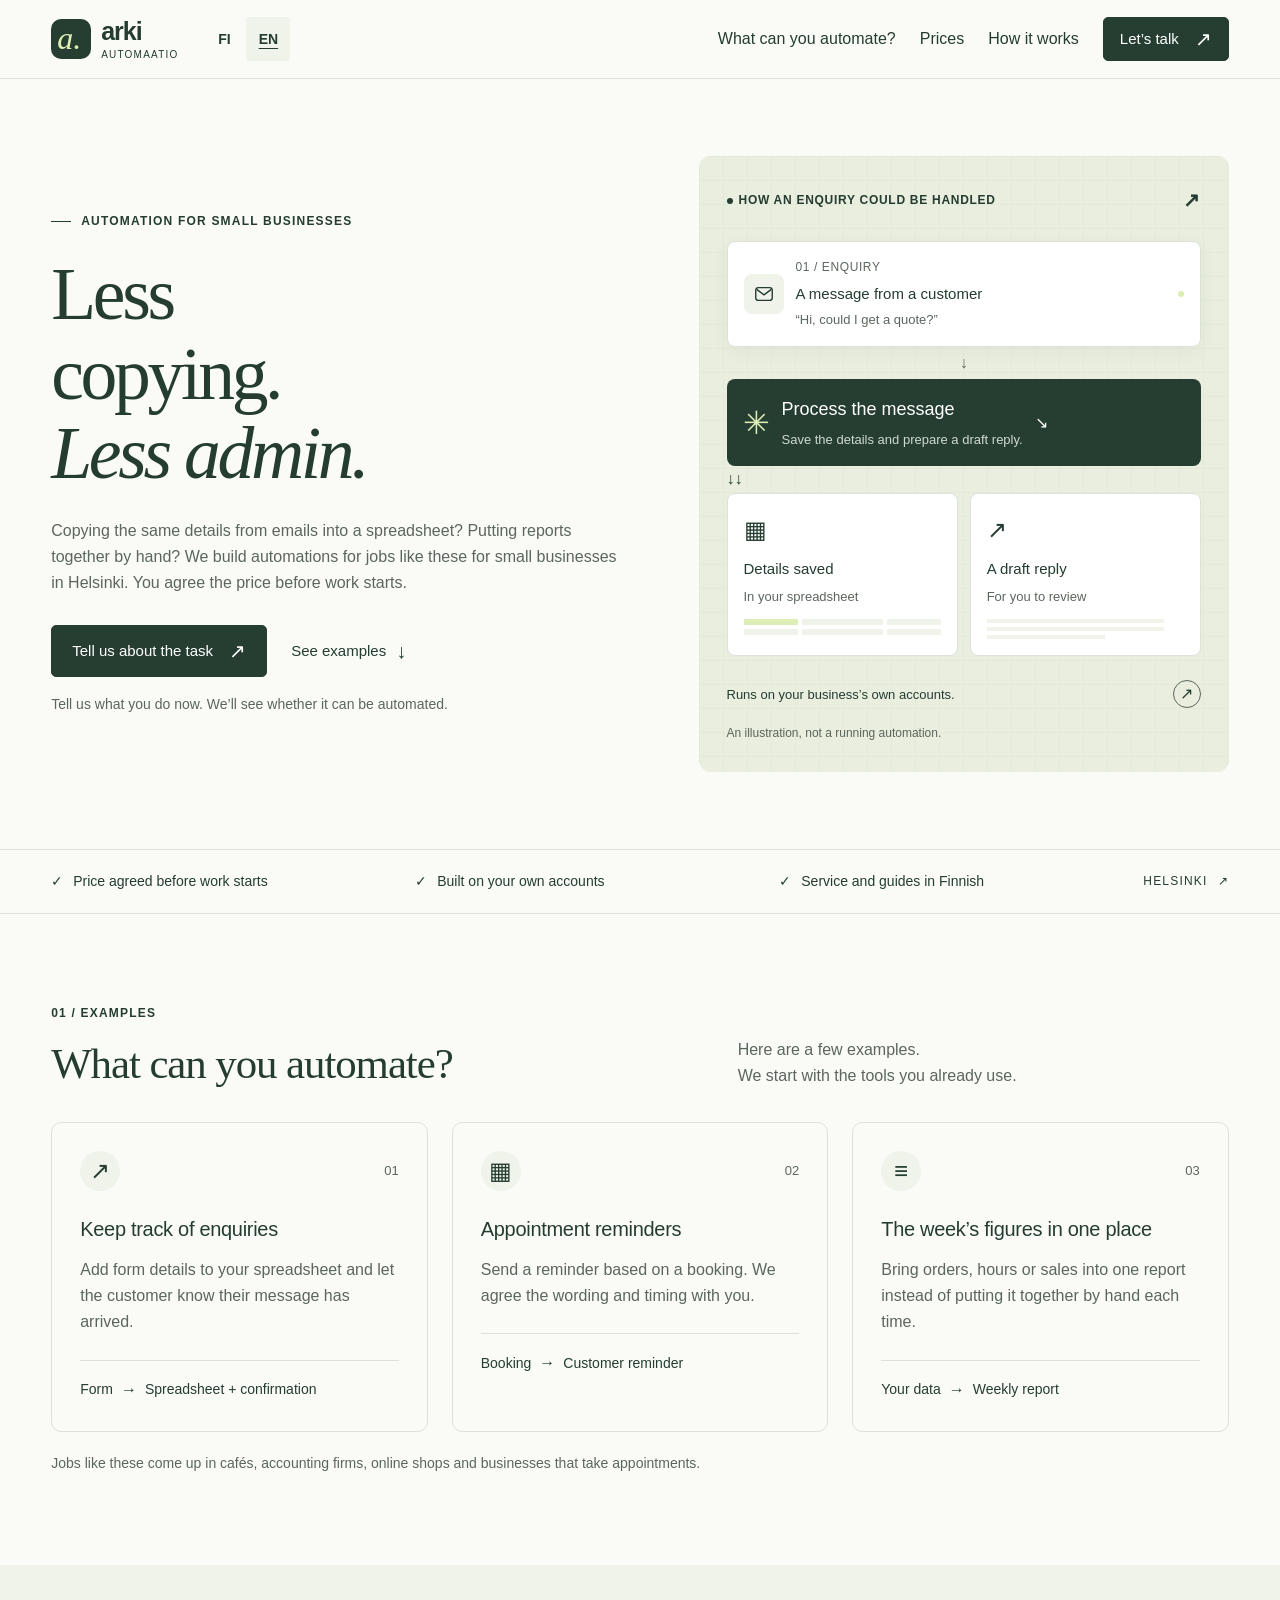
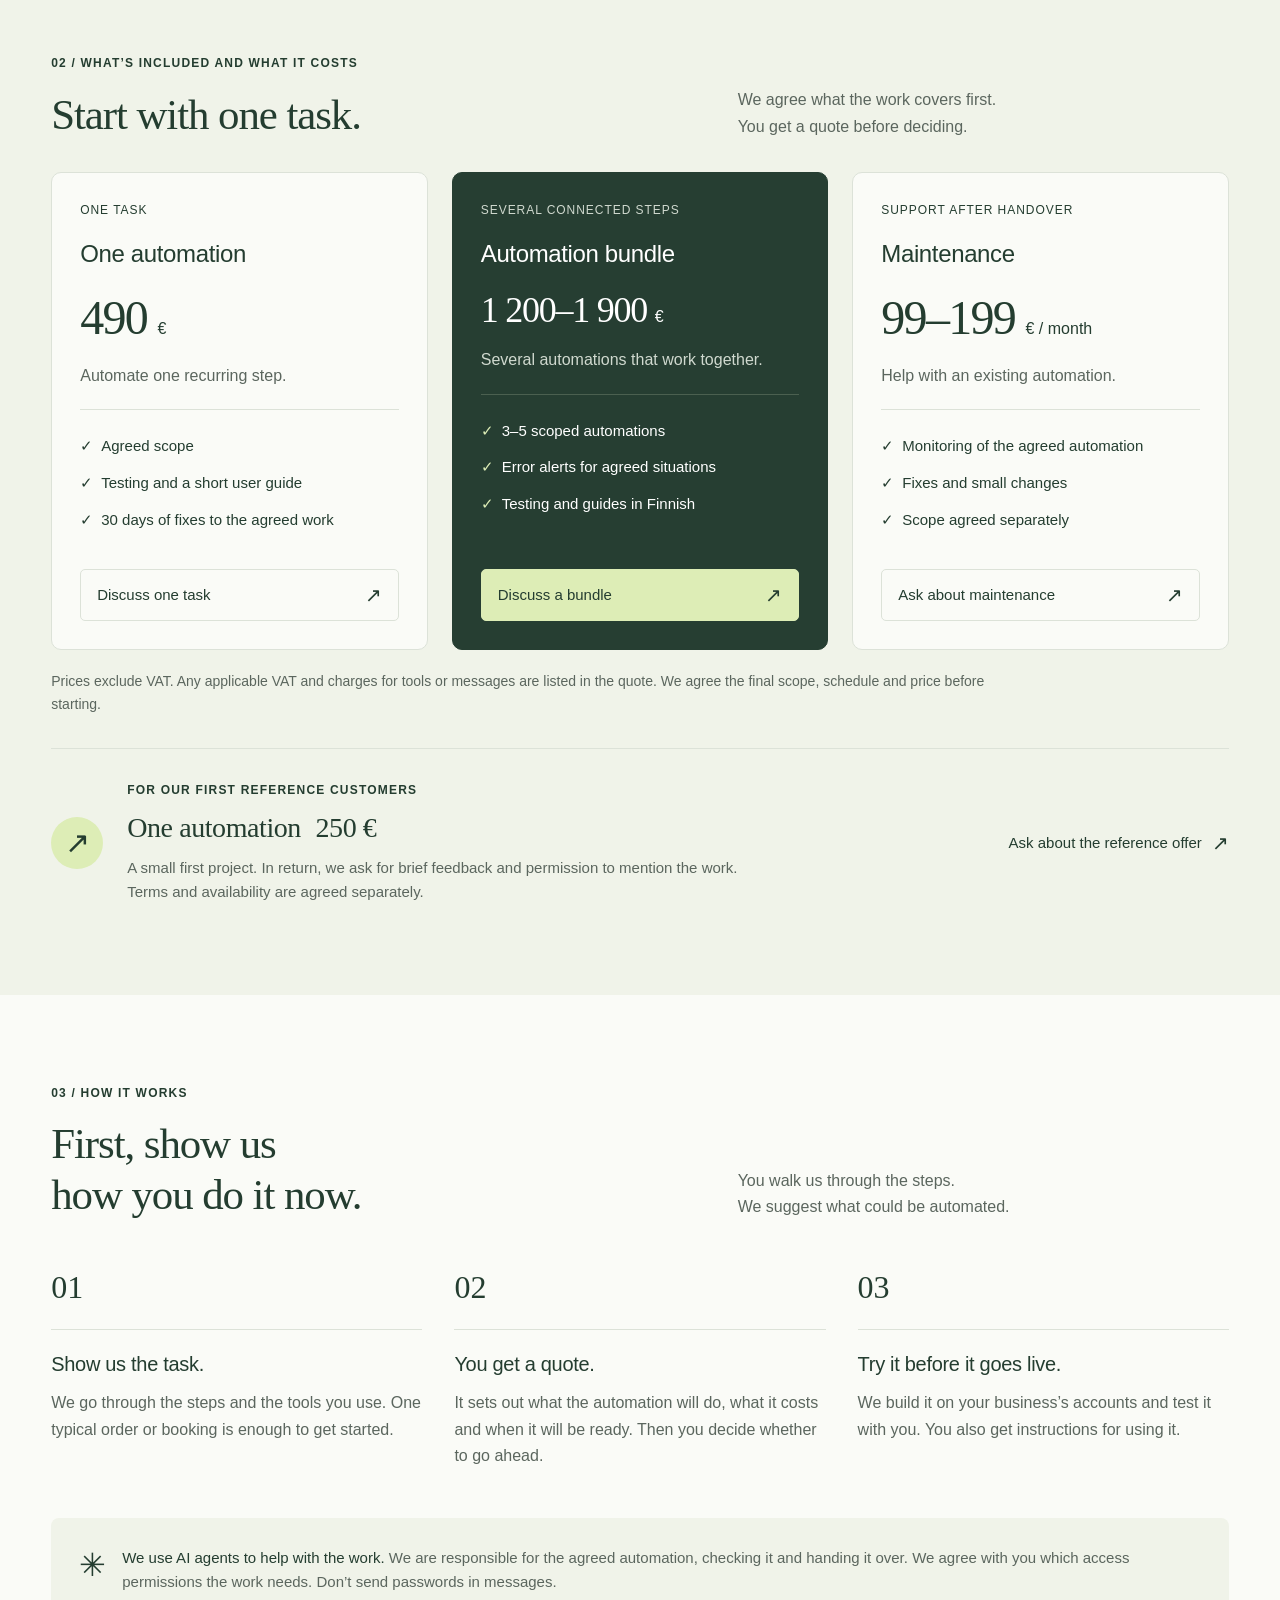
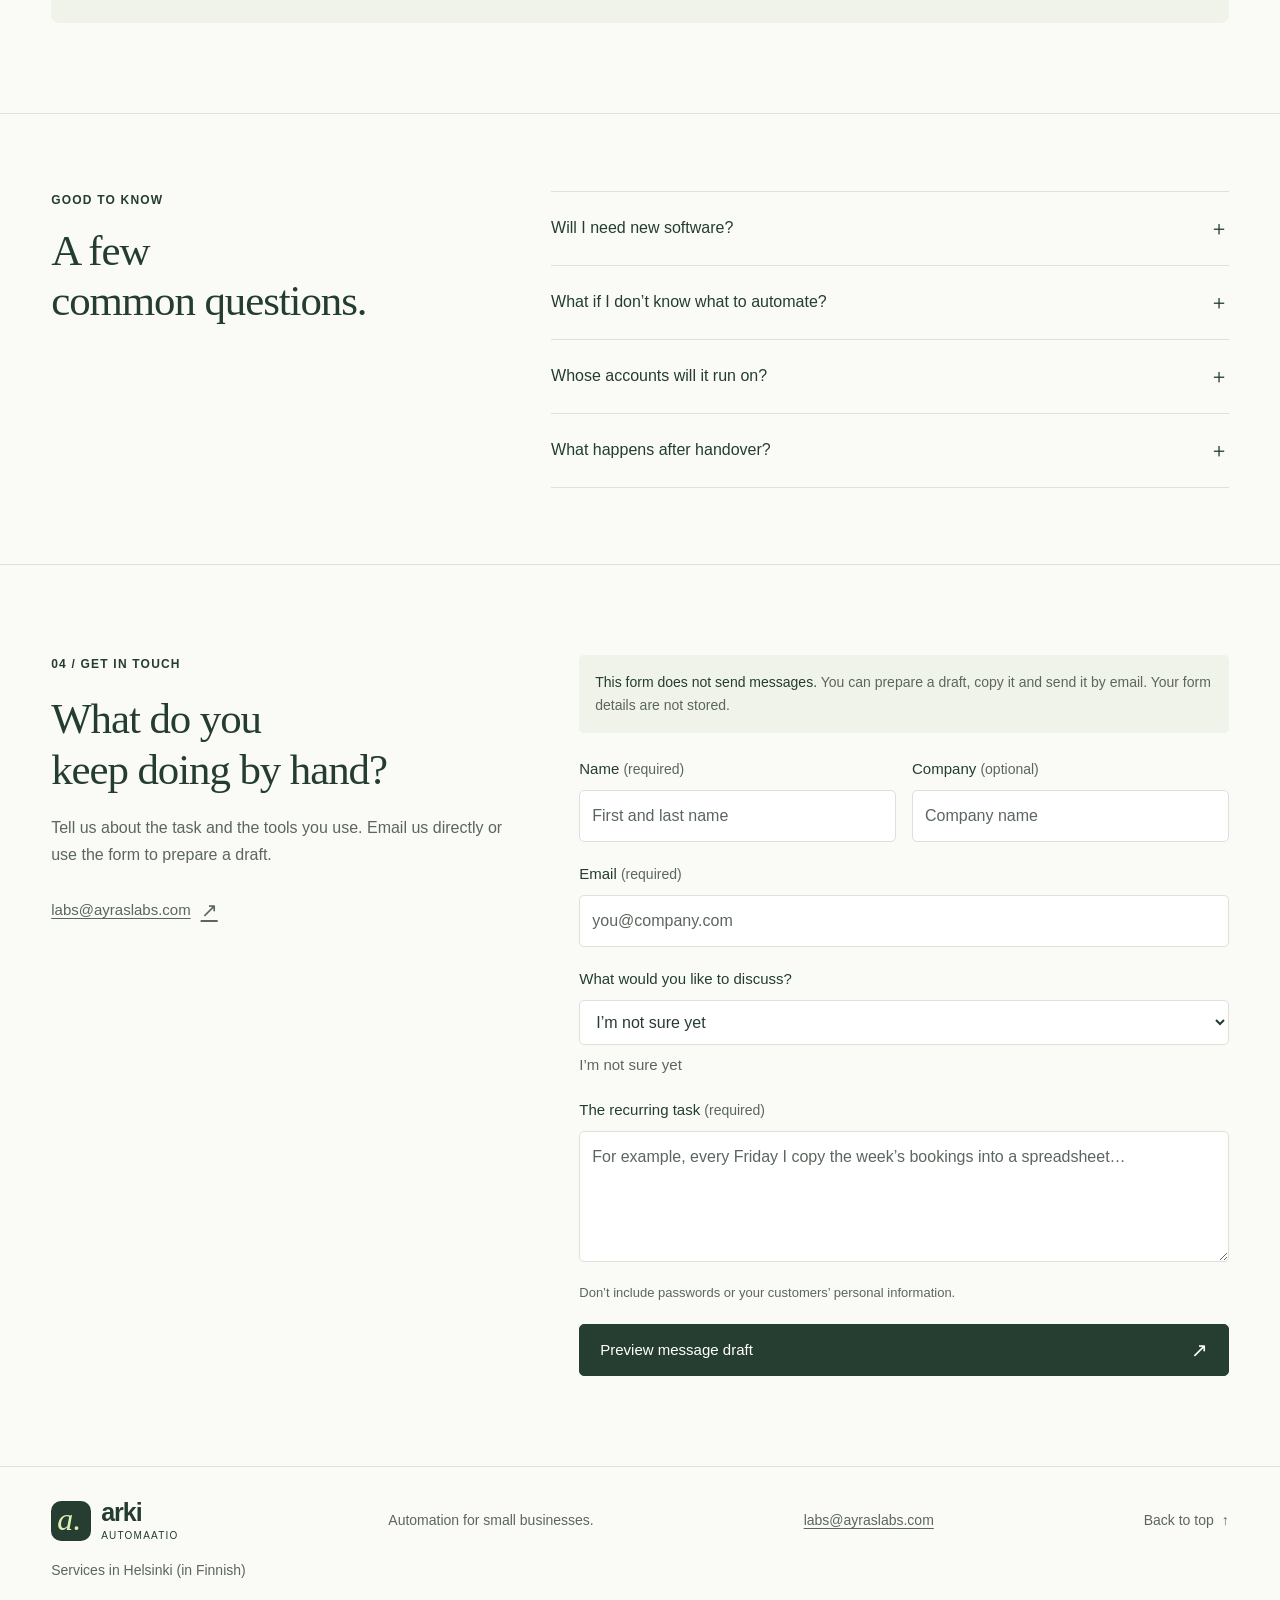
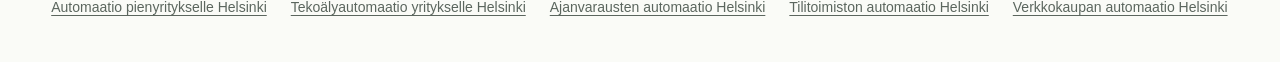
==== commit 88c802c6: "Add Helsinki search landing pages, sitemap and robots.txt Co-Authored-By: Devin AI <158243242+devin-" ====
--- a/en/index.html
+++ b/en/index.html
@@ -6,8 +6,10 @@
   <meta name="description" content="Fixed-price automations for small businesses in Helsinki. Enquiries, appointment reminders and reports: see examples and prices.">
   <meta name="theme-color" content="#263e32">
   <title>Arki Automaatio | Automation for small businesses</title>
+  <link rel="canonical" href="https://ayraslabs.com/en/">
   <link rel="alternate" hreflang="fi" href="https://ayraslabs.com/">
   <link rel="alternate" hreflang="en" href="https://ayraslabs.com/en/">
+  <link rel="alternate" hreflang="x-default" href="https://ayraslabs.com/">
   <link rel="icon" href="../favicon.svg" type="image/svg+xml">
   <link rel="stylesheet" href="../styles.css">
   <script src="../app.js" defer></script>
@@ -109,7 +111,7 @@
     </section>
   </main>
 
-  <footer><div class="container footer-inner"><a class="brand" href="#top"><span class="brand-mark" aria-hidden="true">a.</span><span>arki<span class="brand-sub">AUTOMAATIO</span></span></a><p>Automation for small businesses.</p><a class="draft-label" href="mailto:labs@ayraslabs.com">labs@ayraslabs.com</a><a href="#top" class="back-top">Back to top <span aria-hidden="true">↑</span></a></div></footer>
+  <footer><div class="container footer-inner"><a class="brand" href="#top"><span class="brand-mark" aria-hidden="true">a.</span><span>arki<span class="brand-sub">AUTOMAATIO</span></span></a><p>Automation for small businesses.</p><a class="draft-label" href="mailto:labs@ayraslabs.com">labs@ayraslabs.com</a><nav class="footer-links" aria-label="Services in Helsinki (in Finnish)"><p>Services in Helsinki (in Finnish)</p><ul><li><a lang="fi" hreflang="fi" href="../automaatio-pienyritykselle-helsinki/">Automaatio pienyritykselle Helsinki</a></li><li><a lang="fi" hreflang="fi" href="../tekoalyautomaatio-yritykselle-helsinki/">Tekoälyautomaatio yritykselle Helsinki</a></li><li><a lang="fi" hreflang="fi" href="../ajanvarausten-automaatio-helsinki/">Ajanvarausten automaatio Helsinki</a></li><li><a lang="fi" hreflang="fi" href="../tilitoimiston-automaatio-helsinki/">Tilitoimiston automaatio Helsinki</a></li><li><a lang="fi" hreflang="fi" href="../verkkokaupan-automaatio-helsinki/">Verkkokaupan automaatio Helsinki</a></li></ul></nav><a href="#top" class="back-top">Back to top <span aria-hidden="true">↑</span></a></div></footer>
 
   <dialog id="draft-dialog" aria-labelledby="draft-title" aria-describedby="draft-info"><div class="dialog-heading"><p class="eyebrow">MESSAGE DRAFT</p><button type="button" class="close-dialog" aria-label="Close message draft">×</button></div><h2 id="draft-title">Here’s your draft.</h2><p id="draft-info">No message has been sent. Copy the text and email it to <a href="mailto:labs@ayraslabs.com">labs@ayraslabs.com</a>.</p><label class="draft-label-text" for="draft-output">Message content</label><textarea id="draft-output" readonly rows="12"></textarea><div class="dialog-actions"><button class="button" id="copy-draft" type="button">Copy draft <span aria-hidden="true">↗</span></button><button class="text-link close-dialog" type="button">Back to editing</button></div><p id="copy-status" role="status" aria-live="polite"></p></dialog>
 </body>
--- a/styles.css
+++ b/styles.css
@@ -67,14 +67,16 @@
 .language-switch a { display: inline-flex; align-items: center; justify-content: center; min-height: 2.75rem; min-width: 2.75rem; padding: .25rem; border-radius: .25rem; }
 .language-switch a[aria-current] { background: var(--soft); text-decoration: underline; text-underline-offset: .25em; }
 .language-switch a:hover { background: var(--accent); }
-.menu-toggle { display: inline-flex; align-items: center; justify-content: center; gap: .75rem; min-width: 2.75rem; min-height: 2.75rem; padding: .5rem; background: none; color: var(--text); font-size: 1rem; }
+.menu-toggle { display: none; align-items: center; justify-content: center; gap: .75rem; min-width: 2.75rem; min-height: 2.75rem; padding: .5rem; background: none; color: var(--text); font-size: 1rem; }
+.navigation-ready .menu-toggle { display: inline-flex; }
 .menu-label { position: absolute; width: 1px; height: 1px; overflow: hidden; clip-path: inset(50%); white-space: nowrap; }
 .menu-icon { display: block; position: relative; width: 20px; height: 20px; flex-shrink: 0; }
 .menu-icon::before, .menu-icon::after { content: ""; position: absolute; left: 1px; top: 9px; width: 18px; height: 0; border-top: 2px solid currentColor; }
 .menu-icon::after { transform: rotate(90deg); }
 .menu-toggle[aria-expanded="true"] .menu-icon { transform: rotate(45deg); }
-#navigation { display: none; position: absolute; z-index: 3; top: 100%; inset-inline: 0; max-height: 70vh; overflow-y: auto; padding: 1rem; background: var(--bg); border: 1px solid var(--border); border-radius: 0 0 var(--radius) var(--radius); box-shadow: 0 .625rem 1rem var(--shadow); font-size: 1rem; }
-#navigation.is-open { display: flex; flex-direction: column; }
+#navigation { display: flex; flex: 1 1 100%; min-width: 0; flex-direction: column; font-size: 1rem; }
+.navigation-ready #navigation { display: none; position: absolute; z-index: 3; top: 100%; inset-inline: 0; max-height: 70vh; overflow-y: auto; padding: 1rem; background: var(--bg); border: 1px solid var(--border); border-radius: 0 0 var(--radius) var(--radius); box-shadow: 0 .625rem 1rem var(--shadow); }
+.navigation-ready #navigation.is-open { display: flex; }
 #navigation > a:not(.button) { display: flex; align-items: center; min-height: 2.75rem; padding-block: .625rem; }
 #navigation a:not(.button):hover { text-decoration: underline; text-underline-offset: .25em; }
 #navigation .button { margin-top: .5rem; }
@@ -234,8 +236,8 @@
   .contact-section { grid-template-columns: minmax(0, .85fr) minmax(0, 1.15fr); gap: 3rem; }
 }
 @media (min-width: 72em) {
-  .menu-toggle { display: none; }
-  #navigation, #navigation.is-open { display: flex; position: static; flex: 1 1 34rem; flex-direction: row; flex-wrap: wrap; align-items: center; justify-content: flex-end; gap: .5rem 1.5rem; max-height: none; overflow: visible; padding: 0; border: 0; border-radius: 0; background: none; box-shadow: none; }
+  .navigation-ready .menu-toggle { display: none; }
+  #navigation, .navigation-ready #navigation { display: flex; position: static; flex: 1 1 34rem; flex-direction: row; flex-wrap: wrap; align-items: center; justify-content: flex-end; gap: .5rem 1.5rem; max-height: none; overflow: visible; padding: 0; border: 0; border-radius: 0; background: none; box-shadow: none; }
   #navigation .button { margin-top: 0; }
   .reference-offer { grid-template-columns: auto minmax(0, 1fr) auto; }
   .reference-offer > a { grid-column: auto; }
@@ -244,3 +246,22 @@
   html { scroll-behavior: auto; }
   *, *::before, *::after { transition: none !important; animation: none !important; }
 }
+
+/* Search landing pages and their footer links. */
+.breadcrumbs { padding-top: 1.25rem; font-size: .875rem; color: var(--text-muted); overflow-wrap: anywhere; }
+.breadcrumbs a { text-decoration: underline; text-underline-offset: .2em; }
+.landing-hero { padding-block: clamp(2rem, 6vw, 5rem); max-width: 82rem; }
+.landing-hero h1 { margin-top: 1.25rem; margin-bottom: 1.5rem; max-width: 48rem; }
+.landing-hero .hero-description { max-width: 44rem; }
+.landing-prices { list-style: none; padding: 0; margin: 0; display: grid; grid-template-columns: repeat(auto-fit, minmax(min(100%, 14rem), 1fr)); gap: 1rem; }
+.landing-prices li { min-width: 0; display: flex; flex-direction: column; gap: .5rem; padding: 1.25rem; background: var(--bg); border: 1px solid var(--border); border-radius: var(--radius); overflow-wrap: anywhere; }
+.landing-prices strong { font-weight: 500; }
+.landing-prices span { font-family: var(--display); font-size: clamp(1.5rem, 3vw, 2rem); letter-spacing: -.03em; line-height: 1.3; }
+.pricing-note .text-link { min-height: 0; font-size: inherit; }
+.landing-cta > p { max-width: 36rem; margin-top: 1rem; color: var(--text-muted); }
+.related-heading { margin-top: 3rem; }
+.related-links, .footer-links ul { list-style: none; padding: 0; margin: 1rem 0 0; display: flex; flex-wrap: wrap; gap: .5rem 1.5rem; }
+.related-links a { display: inline-flex; align-items: center; gap: .5rem; min-height: 2.75rem; text-decoration: underline; text-underline-offset: .2em; }
+.footer-links { flex: 1 1 100%; order: 5; font-size: .875rem; color: var(--text-muted); }
+.footer-links ul { margin-top: .25rem; }
+.footer-links a { display: inline-flex; align-items: center; min-height: 2.75rem; text-decoration: underline; text-underline-offset: .2em; }
